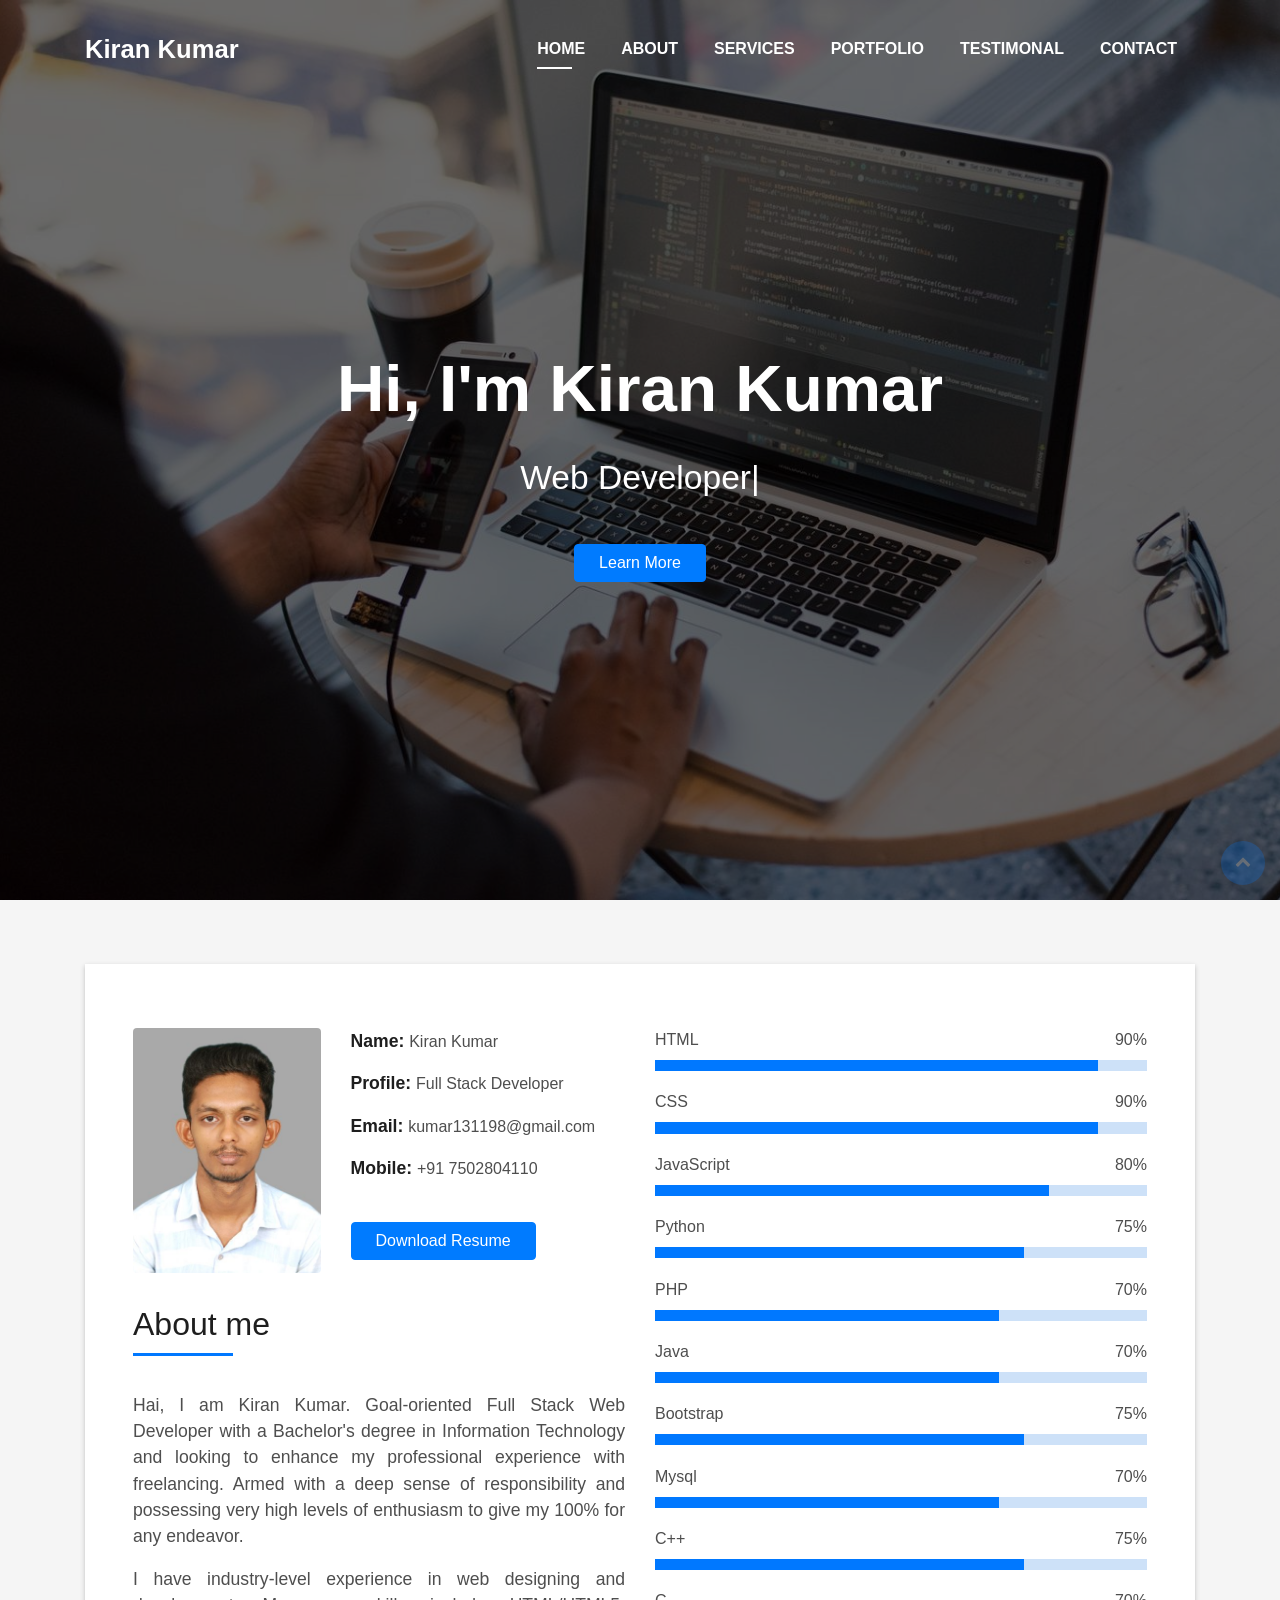
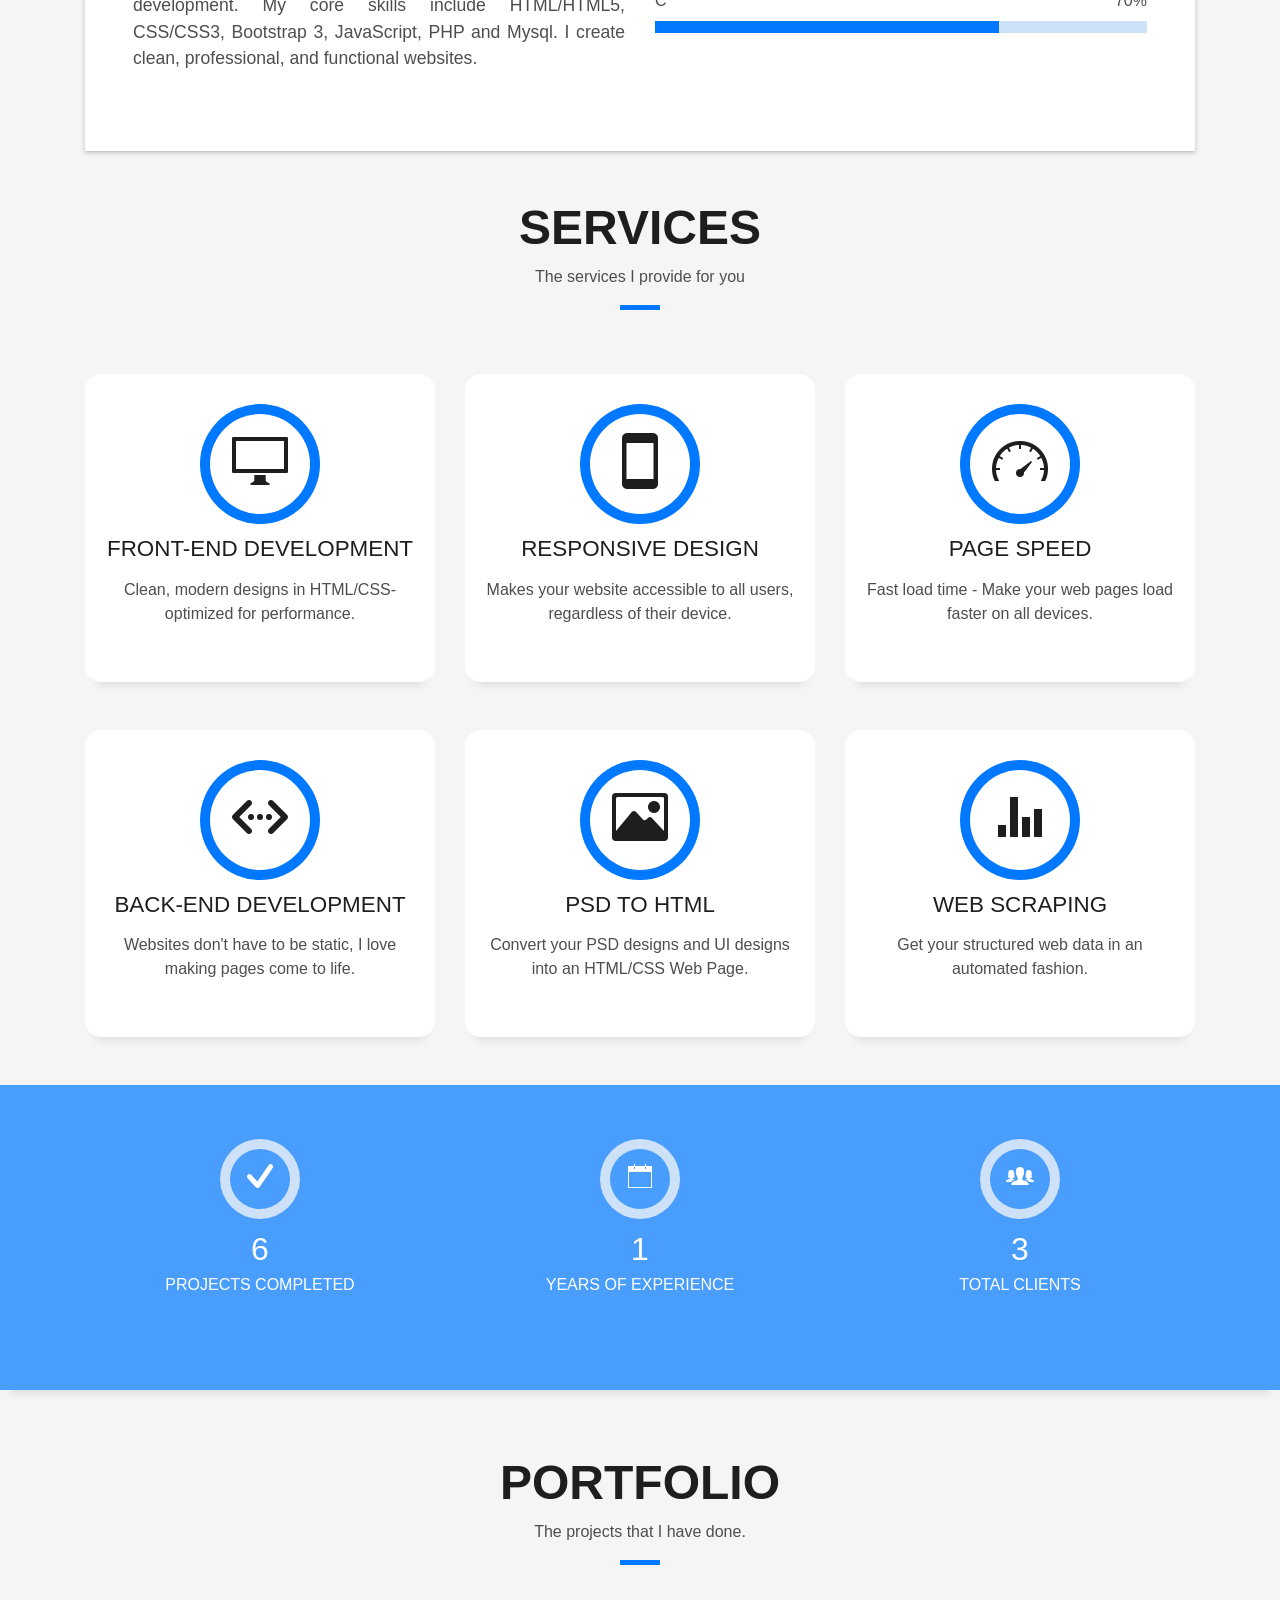
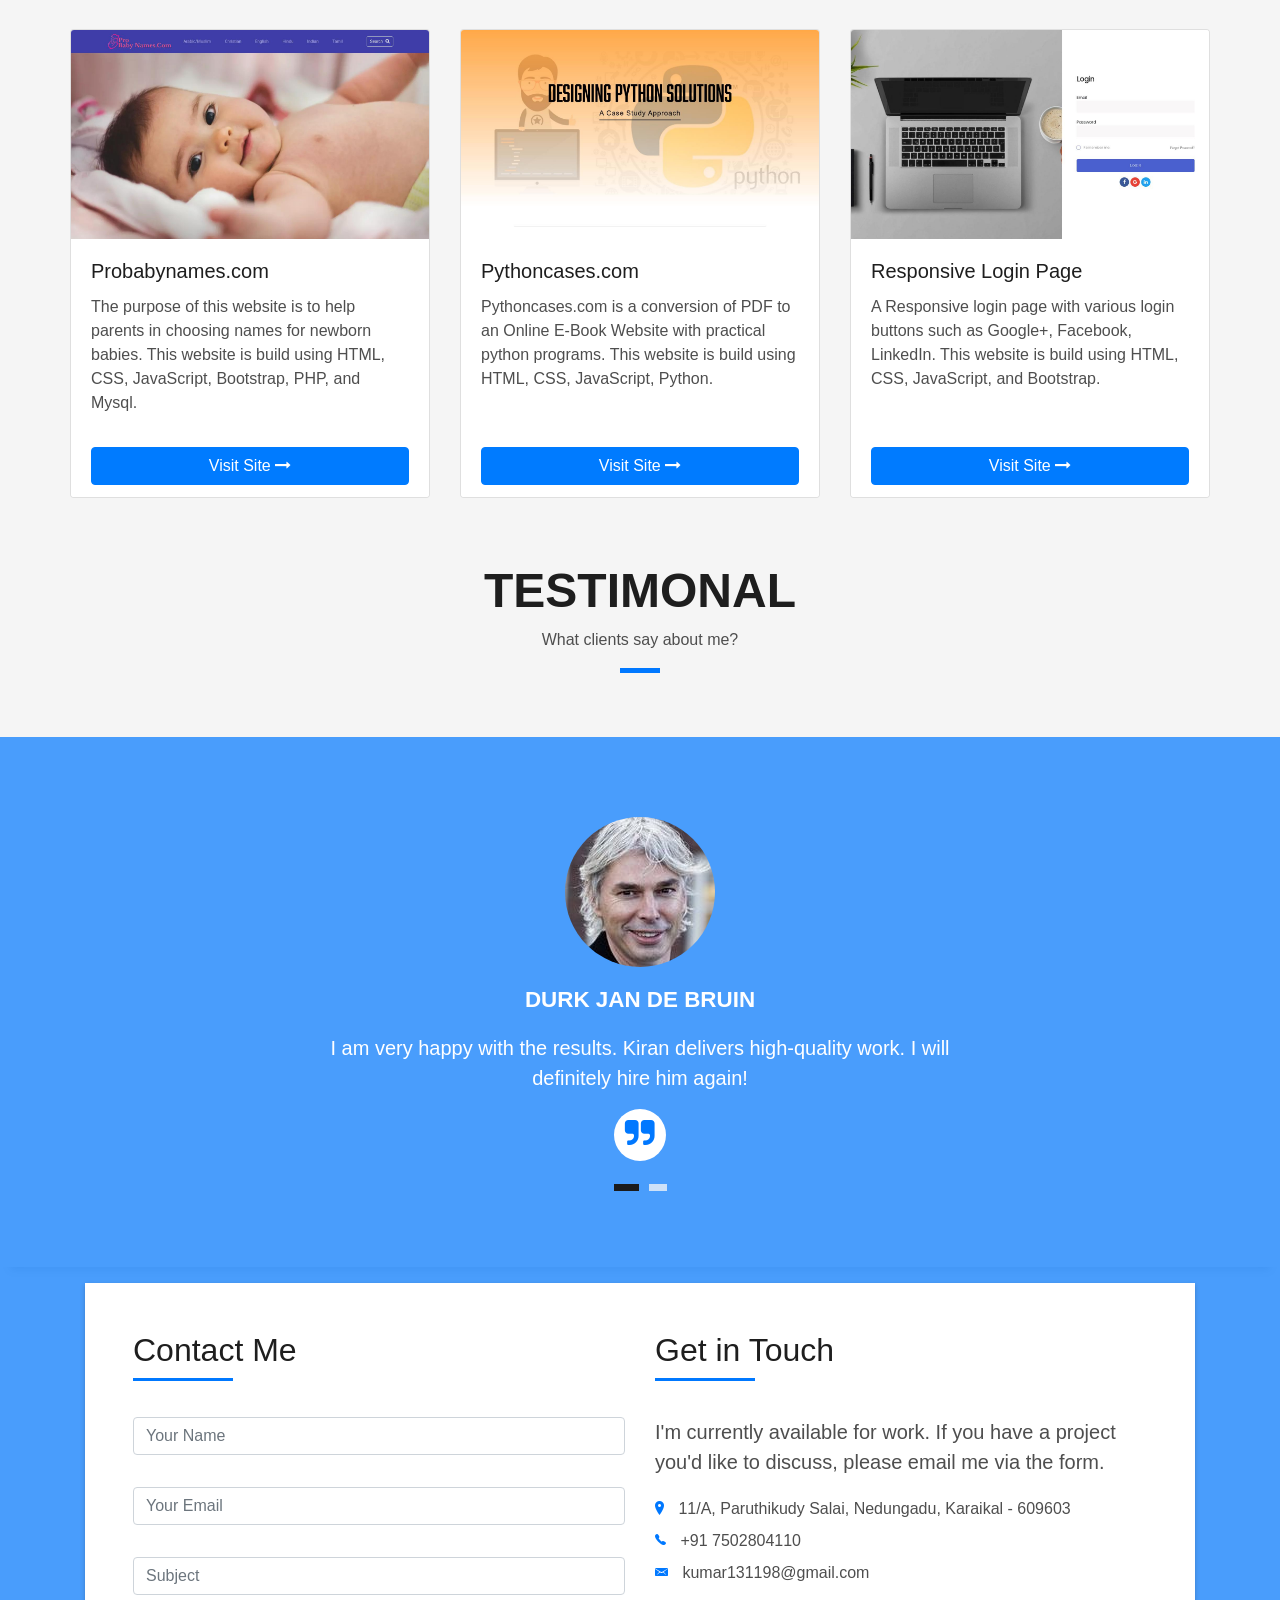
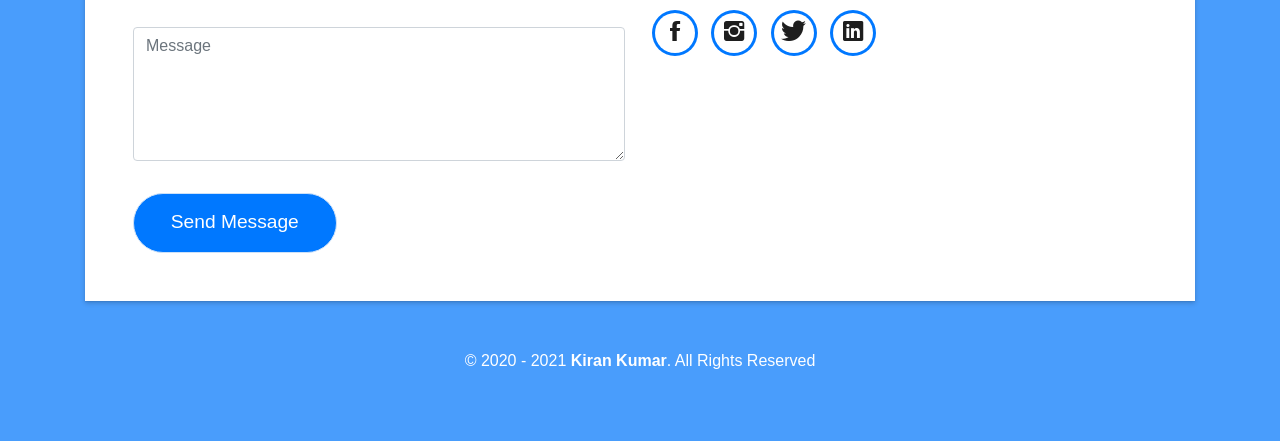
==== index.html @ e0d2f9d8 "Update index.html" ====
<!DOCTYPE html>
<html lang="en">
  <head>
    <!-- Global site tag (gtag.js) - Google Analytics -->
    <script
      async
      src="https://www.googletagmanager.com/gtag/js?id=G-MDQPRERFLG"
    ></script>
    <script>
      window.dataLayer = window.dataLayer || [];
      function gtag() {
        dataLayer.push(arguments);
      }
      gtag("js", new Date());

      gtag("config", "G-MDQPRERFLG");
    </script>
    <meta charset="utf-8" />
    <title>Kiran Kumar | Front-end Developer | Full Stack Web Developer</title>
    <meta content="width=device-width, initial-scale=1.0" name="viewport" />
    <meta
      name="title"
      content="Kiran Kumar | Front-end Developer | Full Stack Web Developer"
    />
    <meta
      name="description"
      content="Full Stack Web Developer with expertise in HTML, CSS, JavaScript and Bootstrap."
    />
    <meta
      name="keywords"
      content="Portfolio website, full stack developer, front end developer, web developer, python programmer, freelancer"
    />
    <meta name="robots" content="index, follow" />
    <meta http-equiv="Content-Type" content="text/html; charset=utf-8" />
    <meta name="language" content="English" />
    <meta
      name="google-site-verification"
      content="Y10wSRJ-aENluI14RRQ6LT49bm8ecMcdElgTpactQGI"
    />

    <!-- Favicons -->
    <link href="img/favicon.ico" rel="icon" />

    <!-- Bootstrap CSS File -->
    <link href="lib/bootstrap/css/bootstrap.min.css" rel="stylesheet" />

    <!-- Libraries CSS Files -->
    <link href="lib/font-awesome/css/font-awesome.min.css" rel="stylesheet" />
    <link href="lib/animate/animate.min.css" rel="stylesheet" />
    <link href="lib/ionicons/css/ionicons.min.css" rel="stylesheet" />
    <link href="lib/owlcarousel/assets/owl.carousel.min.css" rel="stylesheet" />
    <link href="lib/lightbox/css/lightbox.min.css" rel="stylesheet" />

    <!-- Main Stylesheet File -->
    <link href="css/style.css" rel="stylesheet" />
  </head>

  <body id="page-top">
    <!--/ Nav Star /-->
    <nav
      class="navbar navbar-b navbar-trans navbar-expand-md fixed-top"
      id="mainNav"
    >
      <div class="container">
        <a class="navbar-brand js-scroll" href="#page-top">Kiran Kumar</a>
        <button
          class="navbar-toggler collapsed"
          type="button"
          data-toggle="collapse"
          data-target="#navbarDefault"
          aria-controls="navbarDefault"
          aria-expanded="false"
          aria-label="Toggle navigation"
        >
          <span></span>
          <span></span>
          <span></span>
        </button>
        <div
          class="navbar-collapse collapse justify-content-end"
          id="navbarDefault"
        >
          <ul class="navbar-nav">
            <li class="nav-item">
              <a class="nav-link js-scroll active" href="#home">Home</a>
            </li>
            <li class="nav-item">
              <a class="nav-link js-scroll" href="#about">About</a>
            </li>
            <li class="nav-item">
              <a class="nav-link js-scroll" href="#service">Services</a>
            </li>
            <li class="nav-item">
              <a class="nav-link js-scroll" href="#portfolio">Portfolio</a>
            </li>
            <li class="nav-item">
              <a class="nav-link js-scroll" href="#testimonal">Testimonal</a>
            </li>
            <li class="nav-item">
              <a class="nav-link js-scroll" href="#contact">Contact</a>
            </li>
          </ul>
        </div>
      </div>
    </nav>
    <!--/ Nav End /-->

    <!--/ Intro Skew Star /-->
    <div
      id="home"
      class="intro route bg-image"
      style="background-image: url(img/intro-bg-1440p.jpg)"
    >
      <div class="overlay-itro"></div>
      <div class="intro-content display-table">
        <div class="table-cell">
          <div class="container mt-5">
            <h1 class="intro-title mb-4">Hi, I'm Kiran Kumar</h1>
            <p class="intro-subtitle">
              <span class="text-slider-items"
                >Web Developer,Frontend Developer,Full Stack Developer,Python
                Programmer</span
              ><strong class="text-slider"></strong>
            </p>
            <p class="pt-4">
              <a
                class="btn btn-primary btn js-scroll px-4"
                href="#about"
                role="button"
                >Learn More</a
              >
            </p>
          </div>
        </div>
      </div>
    </div>
    <!--/ Intro Skew End /-->

    <section class="about-mf sect-pt4 route">
      <div id="about" class="container">
        <div class="row">
          <div class="col-sm-12">
            <div class="box-shadow-full">
              <div class="row">
                <div class="col-md-6">
                  <div class="row">
                    <div class="col-sm-6 col-md-5">
                      <div class="about-img">
                        <img
                          src="img/kiran.jpg"
                          class="img-fluid rounded b-shadow-a"
                          alt="Kiran-profile-image"
                        />
                      </div>
                    </div>
                    <div class="col-sm-6 col-md-7">
                      <div class="about-info">
                        <p>
                          <span class="title-s">Name: </span>
                          <span>Kiran Kumar</span>
                        </p>
                        <p>
                          <span class="title-s">Profile: </span>
                          <span>Full Stack Developer</span>
                        </p>
                        <p>
                          <span class="title-s">Email: </span>
                          <span>kumar131198@gmail.com</span>
                        </p>
                        <p>
                          <span class="title-s">Mobile: </span>
                          <span>+91 7502804110</span>
                        </p>
                        <p class="pt-4">
                          <a
                            class="btn btn-primary btn js-scroll px-4"
                            href="./doc/Kiran-resume.pdf"
                            role="button"
                            >Download Resume</a
                          >
                        </p>
                      </div>
                    </div>
                  </div>

                  <div class="about-me pt-4 pt-md-0">
                    <div class="title-box-2">
                      <h5 class="title-left">About me</h5>
                    </div>
                    <p style="font-size: 1.1rem; text-align: justify">
                      Hai, I am Kiran Kumar. Goal-oriented Full Stack Web
                      Developer with a Bachelor's degree in Information
                      Technology and looking to enhance my professional
                      experience with freelancing. Armed with a deep sense of
                      responsibility and possessing very high levels of
                      enthusiasm to give my 100% for any endeavor.
                    </p>
                    <p style="font-size: 1.1rem; text-align: justify">
                      I have industry-level experience in web designing and
                      development. My core skills include HTML/HTML5, CSS/CSS3,
                      Bootstrap 3, JavaScript, PHP and Mysql. I create clean,
                      professional, and functional websites.
                    </p>
                  </div>
                </div>
                <div class="col-md-6">
                  <div class="skill-mf">
                    <span>HTML</span> <span class="pull-right">90%</span>
                    <div class="progress">
                      <div
                        class="progress-bar"
                        role="progressbar"
                        style="width: 90%"
                        aria-valuenow="90"
                        aria-valuemin="0"
                        aria-valuemax="100"
                      ></div>
                    </div>
                    <span>CSS</span> <span class="pull-right">90%</span>
                    <div class="progress">
                      <div
                        class="progress-bar"
                        role="progressbar"
                        style="width: 90%"
                        aria-valuenow="90"
                        aria-valuemin="0"
                        aria-valuemax="100"
                      ></div>
                    </div>
                    <span>JavaScript</span> <span class="pull-right">80%</span>
                    <div class="progress">
                      <div
                        class="progress-bar"
                        role="progressbar"
                        style="width: 80%"
                        aria-valuenow="80"
                        aria-valuemin="0"
                        aria-valuemax="100"
                      ></div>
                    </div>
                    <span>Python</span> <span class="pull-right">75%</span>
                    <div class="progress">
                      <div
                        class="progress-bar"
                        role="progressbar"
                        style="width: 75%"
                        aria-valuenow="75"
                        aria-valuemin="0"
                        aria-valuemax="100"
                      ></div>
                    </div>
                    <span>PHP</span> <span class="pull-right">70%</span>
                    <div class="progress">
                      <div
                        class="progress-bar"
                        role="progressbar"
                        style="width: 70%"
                        aria-valuenow="70"
                        aria-valuemin="0"
                        aria-valuemax="100"
                      ></div>
                    </div>

                    <span>Java</span> <span class="pull-right">70%</span>
                    <div class="progress">
                      <div
                        class="progress-bar"
                        role="progressbar"
                        style="width: 70%"
                        aria-valuenow="70"
                        aria-valuemin="0"
                        aria-valuemax="100"
                      ></div>
                    </div>
                    <span>Bootstrap</span> <span class="pull-right">75%</span>
                    <div class="progress">
                      <div
                        class="progress-bar"
                        role="progressbar"
                        style="width: 75%"
                        aria-valuenow="75"
                        aria-valuemin="0"
                        aria-valuemax="100"
                      ></div>
                    </div>
                    <span>Mysql</span> <span class="pull-right">70%</span>
                    <div class="progress">
                      <div
                        class="progress-bar"
                        role="progressbar"
                        style="width: 70%"
                        aria-valuenow="70"
                        aria-valuemin="0"
                        aria-valuemax="100"
                      ></div>
                    </div>
                    <span>C++</span> <span class="pull-right">75%</span>
                    <div class="progress">
                      <div
                        class="progress-bar"
                        role="progressbar"
                        style="width: 75%"
                        aria-valuenow="75"
                        aria-valuemin="0"
                        aria-valuemax="100"
                      ></div>
                    </div>
                    <span>C</span> <span class="pull-right">70%</span>
                    <div class="progress">
                      <div
                        class="progress-bar"
                        role="progressbar"
                        style="width: 70%"
                        aria-valuenow="70"
                        aria-valuemin="0"
                        aria-valuemax="100"
                      ></div>
                    </div>
                  </div>
                </div>
              </div>
            </div>
          </div>
        </div>
      </div>
    </section>

    <!--/ Section Services Star /-->
    <section id="service" class="services-mf route">
      <div class="container">
        <div class="row">
          <div class="col-sm-12">
            <div class="title-box text-center">
              <h3 class="title-a">Services</h3>
              <p class="subtitle-a">The services I provide for you</p>
              <div class="line-mf"></div>
            </div>
          </div>
        </div>
        <div class="row">
          <div class="col-md-4">
            <div class="service-box">
              <div class="service-ico">
                <span class="ico-circle"><i class="ion-monitor"></i></span>
              </div>
              <div class="service-content">
                <h2 class="s-title">Front-end Development</h2>
                <p class="s-description text-center">
                  Clean, modern designs in HTML/CSS- optimized for performance.
                </p>
              </div>
            </div>
          </div>
          <div class="col-md-4">
            <div class="service-box">
              <div class="service-ico">
                <span class="ico-circle"
                  ><i class="ion-android-phone-portrait"></i
                ></span>
              </div>
              <div class="service-content">
                <h2 class="s-title">Responsive Design</h2>
                <p class="s-description text-center">
                  Makes your website accessible to all users, regardless of
                  their device.
                </p>
              </div>
            </div>
          </div>

          <div class="col-md-4">
            <div class="service-box">
              <div class="service-ico">
                <span class="ico-circle"><i class="ion-speedometer"></i></span>
              </div>
              <div class="service-content">
                <h2 class="s-title">Page Speed</h2>
                <p class="s-description text-center">
                  Fast load time - Make your web pages load faster on all
                  devices.
                </p>
              </div>
            </div>
          </div>
          <div class="col-md-4">
            <div class="service-box">
              <div class="service-ico">
                <span class="ico-circle"><i class="ion-code-working"></i></span>
              </div>
              <div class="service-content">
                <h2 class="s-title">Back-end Development</h2>
                <p class="s-description text-center">
                  Websites don't have to be static, I love making pages come to
                  life.
                </p>
              </div>
            </div>
          </div>

          <div class="col-md-4">
            <div class="service-box">
              <div class="service-ico">
                <span class="ico-circle"><i class="ion-image"></i></span>
              </div>
              <div class="service-content">
                <h2 class="s-title">PSD to HTML</h2>
                <p class="s-description text-center">
                  Convert your PSD designs and UI designs into an HTML/CSS Web
                  Page.
                </p>
              </div>
            </div>
          </div>
          <div class="col-md-4">
            <div class="service-box">
              <div class="service-ico">
                <span class="ico-circle"><i class="ion-stats-bars"></i></span>
              </div>
              <div class="service-content">
                <h2 class="s-title">Web Scraping</h2>
                <p class="s-description text-center">
                  Get your structured web data in an automated fashion.
                </p>
              </div>
            </div>
          </div>
        </div>
      </div>
    </section>
    <!--/ Section Services End /-->

    <div
      class="section-counter paralax-mf bg-image"
      style="background-image: url(img/counters-bg-1440p.jpg)"
    >
      <div class="overlay-mf"></div>
      <div class="container">
        <div class="row">
          <div class="col-sm-4 col-lg-4">
            <div class="counter-box pt-4 pt-md-0">
              <div class="counter-ico">
                <span class="ico-circle"
                  ><i class="ion-checkmark-round"></i
                ></span>
              </div>
              <div class="counter-num">
                <p class="counter">20</p>
                <span class="counter-text">PROJECTS COMPLETED</span>
              </div>
            </div>
          </div>
          <div class="col-sm-4 col-lg-4">
            <div class="counter-box pt-4 pt-md-0">
              <div class="counter-ico">
                <span class="ico-circle"
                  ><i class="ion-ios-calendar-outline"></i
                ></span>
              </div>
              <div class="counter-num">
                <p class="counter">2</p>
                <span class="counter-text">YEARS OF EXPERIENCE</span>
              </div>
            </div>
          </div>
          <div class="col-sm-4 col-lg-4">
            <div class="counter-box pt-4 pt-md-0">
              <div class="counter-ico">
                <span class="ico-circle"><i class="ion-ios-people"></i></span>
              </div>
              <div class="counter-num">
                <p class="counter">10</p>
                <span class="counter-text">TOTAL CLIENTS</span>
              </div>
            </div>
          </div>
        </div>
      </div>
    </div>

    <!--/ Section Portfolio Star /-->
    <section class="portfolio-mf sect-pt4 route">
      <div class="container">
        <div class="row">
          <div class="col-sm-12">
            <div class="title-box text-center">
              <h3 id="portfolio" class="title-a">Portfolio</h3>
              <p class="subtitle-a">The projects that I have done.</p>
              <div class="line-mf"></div>
            </div>
          </div>
        </div>
        <div class="row" id="portfolio-grid">
          <div class="card-deck">
            <div class="card">
              <img
                src="img/probabynames.jpg"
                class="card-img-top"
                alt="probabynames"
              />
              <div class="card-body">
                <h5 class="card-title">Probabynames.com</h5>
                <p class="card-text">
                  The purpose of this website is to help parents in choosing
                  names for newborn babies. This website is build using HTML,
                  CSS, JavaScript, Bootstrap, PHP, and Mysql.
                </p>
              </div>
              <div class="card-footer">
                <a
                  href="https://probabynames.com/"
                  target="_blank"
                  style="font-weight: 500"
                  class="btn btn-primary w-100"
                >
                  Visit Site
                  <span
                    ><i class="fa fa-long-arrow-right" aria-hidden="true"></i
                  ></span>
                </a>
              </div>
            </div>
            <div class="card">
              <img
                src="img/pythoncases.jpg"
                class="card-img-top"
                alt="pythoncases"
              />
              <div class="card-body">
                <h5 class="card-title">Pythoncases.com</h5>
                <p class="card-text">
                  Pythoncases.com is a conversion of PDF to an Online E-Book
                  Website with practical python programs. This website is build
                  using HTML, CSS, JavaScript, Python.
                </p>
              </div>
              <div class="card-footer">
                <a
                  href="http://pythoncases.com/"
                  target="_blank"
                  style="font-weight: 500"
                  class="btn btn-primary w-100"
                >
                  Visit Site
                  <span
                    ><i class="fa fa-long-arrow-right" aria-hidden="true"></i
                  ></span>
                </a>
              </div>
            </div>
            <div class="card">
              <img
                src="img/loginpage.jpg"
                class="card-img-top"
                alt="loginpage"
              />
              <div class="card-body">
                <h5 class="card-title">Responsive Login Page</h5>
                <p class="card-text">
                  A Responsive login page with various login buttons such as
                  Google+, Facebook, LinkedIn. This website is build using HTML,
                  CSS, JavaScript, and Bootstrap.
                </p>
              </div>
              <div class="card-footer">
                <a
                  href="https://loginpagedesign.netlify.app/"
                  target="_blank"
                  style="font-weight: 500"
                  class="btn btn-primary w-100"
                >
                  Visit Site
                  <span
                    ><i class="fa fa-long-arrow-right" aria-hidden="true"></i
                  ></span>
                </a>
              </div>
            </div>
          </div>
        </div>
      </div>
    </section>
    <!--/ Section Portfolio End /-->

    <!--/ Section Testimonials Star /-->
    <div class="col-sm-12 sect-pt4">
      <div class="title-box text-center">
        <h3 id="testimonal" class="title-a">Testimonal</h3>
        <p class="subtitle-a">What clients say about me?</p>
        <div class="line-mf"></div>
      </div>
    </div>

    <div
      class="testimonials paralax-mf bg-image"
      style="background-image: url(img/overlay-bg-1440p.jpg)"
    >
      <div class="overlay-mf"></div>
      <div class="container">
        <div class="row">
          <div class="col-md-12">
            <div id="testimonial-mf" class="owl-carousel owl-theme">
              <div class="testimonial-box">
                <div class="author-test">
                  <img
                    src="img/durk.jpg"
                    alt=""
                    class="rounded-circle b-shadow-a"
                  />
                  <span class="author">Durk Jan de Bruin</span>
                </div>
                <div class="content-test">
                  <p class="description lead">
                    I am very happy with the results. Kiran delivers
                    high-quality work. I will definitely hire him again!
                  </p>
                  <span class="comit"><i class="fa fa-quote-right"></i></span>
                </div>
              </div>
              <div class="testimonial-box">
                <div class="author-test">
                  <img
                    src="img/anandh.jpg"
                    alt=""
                    class="rounded-circle b-shadow-a"
                  />
                  <span class="author">Anandhan</span>
                </div>
                <div class="content-test">
                  <p class="description lead">
                    Excellent and quick service. Highly recommended.
                  </p>
                  <span class="comit"><i class="fa fa-quote-right"></i></span>
                </div>
              </div>
            </div>
          </div>
        </div>
      </div>
    </div>

    <!--/ Section Contact-Footer Star /-->
    <section
      class="paralax-mf footer-paralax bg-image route"
      style="background-image: url(img/overlay-bg.jpg)"
    >
      <div class="overlay-mf"></div>
      <div class="container">
        <div class="row">
          <div class="col-sm-12">
            <div class="contact-mf">
              <div id="contact" class="box-shadow-full">
                <div class="row">
                  <div class="col-md-6">
                    <div class="title-box-2">
                      <h5 class="title-left">Contact Me</h5>
                    </div>
                    <div>
                      <form
                        action=""
                        method="post"
                        role="form"
                        class="contactForm"
                      >
                        <div id="sendmessage">
                          Your message has been sent. Thank you!
                        </div>
                        <div id="errormessage"></div>
                        <div class="row">
                          <div class="col-md-12 mb-3">
                            <div class="form-group">
                              <input
                                type="text"
                                name="name"
                                class="form-control"
                                id="name"
                                placeholder="Your Name"
                                data-rule="minlen:4"
                                data-msg="Please enter at least 4 chars"
                              />
                              <div class="validation"></div>
                            </div>
                          </div>
                          <div class="col-md-12 mb-3">
                            <div class="form-group">
                              <input
                                type="email"
                                class="form-control"
                                name="email"
                                id="email"
                                placeholder="Your Email"
                                data-rule="email"
                                data-msg="Please enter a valid email"
                              />
                              <div class="validation"></div>
                            </div>
                          </div>
                          <div class="col-md-12 mb-3">
                            <div class="form-group">
                              <input
                                type="text"
                                class="form-control"
                                name="subject"
                                id="subject"
                                placeholder="Subject"
                                data-rule="minlen:4"
                                data-msg="Please enter at least 8 chars of subject"
                              />
                              <div class="validation"></div>
                            </div>
                          </div>
                          <div class="col-md-12 mb-3">
                            <div class="form-group">
                              <textarea
                                class="form-control"
                                name="message"
                                rows="5"
                                data-rule="required"
                                data-msg="Please write something for us"
                                placeholder="Message"
                              ></textarea>
                              <div class="validation"></div>
                            </div>
                          </div>
                          <div class="col-md-12">
                            <button
                              type="submit"
                              class="button button-a button-big button-rouded"
                            >
                              Send Message
                            </button>
                          </div>
                        </div>
                      </form>
                    </div>
                  </div>
                  <div class="col-md-6">
                    <div class="title-box-2 pt-4 pt-md-0">
                      <h5 class="title-left">Get in Touch</h5>
                    </div>
                    <div class="more-info">
                      <p class="lead" style="font-weight: 400">
                        I'm currently available for work. If you have a project
                        you'd like to discuss, please email me via the form.
                      </p>
                      <ul class="list-ico">
                        <li>
                          <span class="ion-ios-location"></span> 11/A,
                          Paruthikudy Salai, Nedungadu, Karaikal - 609603
                        </li>
                        <li>
                          <span class="ion-ios-telephone"></span> +91 7502804110
                        </li>
                        <li>
                          <span class="ion-email"></span> kumar131198@gmail.com
                        </li>
                      </ul>
                    </div>
                    <div class="socials">
                      <ul>
                        <li>
                          <a href=""
                            ><span class="ico-circle"
                              ><i class="ion-social-facebook"></i></span
                          ></a>
                        </li>
                        <li>
                          <a href=""
                            ><span class="ico-circle"
                              ><i class="ion-social-instagram"></i></span
                          ></a>
                        </li>
                        <li>
                          <a href=""
                            ><span class="ico-circle"
                              ><i class="ion-social-twitter"></i></span
                          ></a>
                        </li>
                        <li>
                          <a href=""
                            ><span class="ico-circle"
                              ><i class="ion-social-linkedin"></i></span
                          ></a>
                        </li>
                      </ul>
                    </div>
                  </div>
                </div>
              </div>
            </div>
          </div>
        </div>
      </div>
      <footer>
        <div class="container">
          <div class="row">
            <div class="col-sm-12">
              <div class="copyright-box">
                <p class="copyright">
                  &copy; 2020 - 2021 <strong>Kiran Kumar</strong>. All Rights
                  Reserved
                </p>
              </div>
            </div>
          </div>
        </div>
      </footer>
    </section>
    <!--/ Section Contact-footer End /-->

    <a href="#" class="back-to-top"><i class="fa fa-chevron-up"></i></a>
    <div id="preloader"></div>

    <!-- JavaScript Libraries -->
    <script src="lib/jquery/jquery.min.js"></script>
    <script src="lib/jquery/jquery-migrate.min.js"></script>
    <script src="lib/popper/popper.min.js"></script>
    <script src="lib/bootstrap/js/bootstrap.min.js"></script>
    <script src="lib/easing/easing.min.js"></script>
    <script src="lib/counterup/jquery.waypoints.min.js"></script>
    <script src="lib/counterup/jquery.counterup.js"></script>
    <script src="lib/owlcarousel/owl.carousel.min.js"></script>
    <script src="lib/lightbox/js/lightbox.min.js"></script>
    <script src="lib/typed/typed.min.js"></script>
    <!-- Contact Form JavaScript File -->
    <script src="contactform/contactform.js"></script>

    <!-- Template Main Javascript File -->
    <script src="js/main.js"></script>
  </body>
</html>
---- css/style.css ----
/*
  Theme Name: DevFolio
  Theme URL: https://bootstrapmade.com/devfolio-bootstrap-portfolio-html-template/
  Author: BootstrapMade.com
  License: https://bootstrapmade.com/license/
*/

/*======================================
//--//-->   STYLES GENERALES
======================================*/

body {
  background-color: #f5f5f5;
  color: #4e4e4e;
}

h1,
h2,
h3,
h4,
h5,
h6 {
  color: #1e1e1e;
}

a {
  color: #1e1e1e;
  transition: all 0.5s ease-in-out;
}

a:hover {
  color: #0078ff;
  text-decoration: none;
  transition: all 0.5s ease-in-out;
}

.p-r {
  position: relative;
}

.color-a {
  color: #0078ff;
}

.color-d {
  color: #f5f5f5;
}

.color-text-a {
  color: #4e4e4e;
}

.box-shadow,
.paralax-mf,
.service-box,
.work-box,
.card-blog {
  box-shadow: 0 13px 8px -10px rgba(0, 0, 0, 0.1);
}

.box-shadow-a,
.button:hover {
  box-shadow: 0 0 0 4px #cde1f8;
}

.display-5 {
  font-size: 2.5rem;
  font-weight: 300;
  line-height: 1.1;
}

.display-6 {
  font-size: 2rem;
  font-weight: 300;
  line-height: 1.1;
}

.avatar {
  width: 32px;
  height: 32px;
  margin-right: 4px;
  overflow: hidden;
}

.bg-image {
  background-repeat: no-repeat;
  background-attachment: fixed;
  background-size: cover;
  background-position: center center;
}

.overlay-mf {
  background-color: #0078ff;
}

.overlay-mf {
  position: absolute;
  top: 0;
  left: 0px;
  padding: 0;
  height: 100%;
  width: 100%;
  opacity: 0.7;
}

.paralax-mf {
  position: relative;
  padding: 4rem 0;
}

.display-table {
  width: 100%;
  height: 100%;
  display: table;
}

.table-cell {
  display: table-cell;
  vertical-align: middle;
}

/*--/ Sections /--*/

.sect-4 {
  padding: 4rem 0;
}

.sect-pt4 {
  padding-top: 4rem;
}

.sect-mt4 {
  margin-top: 4rem;
}

/*--/ Title s /--*/

.title-s {
  font-weight: 600;
  color: #1e1e1e;
  font-size: 1.1rem;
}

/*--/ Title A /--*/

.title-box {
  margin-bottom: 4rem;
}

.title-a {
  font-size: 3rem;
  font-weight: bold;
  text-transform: uppercase;
}

.subtitle-a {
  color: #4e4e4e;
}

.line-mf {
  width: 40px;
  height: 5px;
  background-color: #0078ff;
  margin: 0 auto;
}

/*--/ Title Left /--*/

.title-box-2 {
  margin-bottom: 3rem;
}

.title-left {
  font-size: 2rem;
  position: relative;
}

.title-left:before {
  content: "";
  position: absolute;
  height: 3px;
  background-color: #0078ff;
  width: 100px;
  bottom: -12px;
}

/*------/ Box /------*/

.box-pl2 {
  padding-left: 2rem;
}

.box-shadow-full {
  padding: 3rem 1.25rem;
  position: relative;
  background-color: #fff;
  margin-bottom: 3rem;
  z-index: 2;
  box-shadow: 0 1px 1px 0 rgba(0, 0, 0, 0.06), 0 2px 5px 0 rgba(0, 0, 0, 0.2);
}

/*------/ Socials /------*/

.socials {
  padding: 1.5rem 0;
}

.socials ul li {
  display: inline-block;
}

.socials .ico-circle {
  height: 40px;
  width: 40px;
  font-size: 1.7rem;
  border-radius: 50%;
  line-height: 1.4;
  margin: 0 15px 0 0;
  box-shadow: 0 0 0 3px #0078ff;
  transition: all 500ms ease;
}

.socials .ico-circle:hover {
  background-color: #0078ff;
  color: #fff;
  box-shadow: 0 0 0 3px #cde1f8;
  transition: all 500ms ease;
}

/*------/ Ul resect /------*/

.ul-resect,
.socials ul,
.list-ico,
.blog-wrapper .post-meta ul,
.box-comments .list-comments,
.widget-sidebar .list-sidebar,
.widget-tags ul {
  list-style: none;
  padding-left: 0;
  margin-bottom: 0;
}

.list-ico {
  line-height: 2;
}

.list-ico span {
  color: #0078ff;
  margin-right: 10px;
}

/*------/ Ico Circle /------*/

.ico-circle {
  height: 100px;
  width: 100px;
  font-size: 2rem;
  border-radius: 50%;
  line-height: 1.55;
  margin: 0 auto;
  text-align: center;
  box-shadow: 0 0 0 10px #0078ff;
  display: block;
}

/*------/ Owl Carousel /------*/

.owl-theme .owl-dots {
  text-align: center;
  margin-top: 18px;
}

.owl-theme .owl-dots .owl-dot {
  display: inline-block;
}

.owl-theme .owl-dots .owl-dot span {
  width: 18px;
  height: 7px;
  margin: 5px 5px;
  background: #cde1f8;
  border: 0px solid #cde1f8;
  display: block;
  transition: all 0.6s ease-in-out;
  cursor: pointer;
}

.owl-theme .owl-dots .owl-dot:hover span {
  background-color: #cde1f8;
}

.owl-theme .owl-dots .owl-dot.active span {
  background-color: #1b1b1b;
  width: 25px;
}

/*--/ Scrolltop s /--*/

.scrolltop-mf {
  position: relative;
  display: none;
}

.scrolltop-mf span {
  z-index: 999;
  position: fixed;
  width: 42px;
  height: 42px;
  background-color: #0078ff;
  opacity: 0.7;
  font-size: 1.6rem;
  line-height: 1.5;
  text-align: center;
  color: #fff;
  top: auto;
  left: auto;
  right: 30px;
  bottom: 50px;
  cursor: pointer;
  border-radius: 50%;
}

/* Back to top button */

.back-to-top {
  position: fixed;
  display: none;
  background: #0078ff;
  color: #fff;
  width: 44px;
  height: 44px;
  text-align: center;
  line-height: 1;
  font-size: 16px;
  border-radius: 50%;
  right: 15px;
  bottom: 15px;
  transition: background 0.5s;
  z-index: 11;
}

.back-to-top i {
  padding-top: 12px;
  color: #fff;
}

/* Prelaoder */

#preloader {
  position: fixed;
  top: 0;
  left: 0;
  right: 0;
  bottom: 0;
  z-index: 9999;
  overflow: hidden;
  background: #fff;
}

#preloader:before {
  content: "";
  position: fixed;
  top: calc(50% - 30px);
  left: calc(50% - 30px);
  border: 6px solid #f2f2f2;
  border-top: 6px solid #0078ff;
  border-radius: 50%;
  width: 60px;
  height: 60px;
  -webkit-animation: animate-preloader 1s linear infinite;
  animation: animate-preloader 1s linear infinite;
}

@-webkit-keyframes animate-preloader {
  0% {
    -webkit-transform: rotate(0deg);
    transform: rotate(0deg);
  }

  100% {
    -webkit-transform: rotate(360deg);
    transform: rotate(360deg);
  }
}

@keyframes animate-preloader {
  0% {
    -webkit-transform: rotate(0deg);
    transform: rotate(0deg);
  }

  100% {
    -webkit-transform: rotate(360deg);
    transform: rotate(360deg);
  }
}

/*======================================
//--//-->   NAVBAR
======================================*/

.navbar-b {
  transition: all 0.5s ease-in-out;
  background-color: transparent;
  padding-top: 1.563rem;
  padding-bottom: 1.563rem;
}

.navbar-b.navbar-reduce {
  box-shadow: 0px 6px 9px 0px rgba(0, 0, 0, 0.06);
}

.navbar-b.navbar-trans .nav-item,
.navbar-b.navbar-reduce .nav-item {
  align-self: center;
  position: relative;
  padding-right: 10px;
  padding-left: 0;
}

.navbar-b.navbar-trans .nav-link,
.navbar-b.navbar-reduce .nav-link {
  color: #fff;
  text-transform: uppercase;
  font-weight: 600;
}

.navbar-b.navbar-trans .nav-link:before,
.navbar-b.navbar-reduce .nav-link:before {
  content: "";
  position: absolute;
  margin-left: 0px;
  width: 0%;
  bottom: 0;
  left: 0;
  height: 2px;
  transition: all 500ms ease;
}

.navbar-b.navbar-trans .nav-link:hover,
.navbar-b.navbar-reduce .nav-link:hover {
  color: #1b1b1b;
}

.navbar-b.navbar-trans .nav-link:hover:before,
.navbar-b.navbar-reduce .nav-link:hover:before {
  width: 35px;
}

.navbar-b.navbar-trans .show > .nav-link:before,
.navbar-b.navbar-trans .active > .nav-link:before,
.navbar-b.navbar-trans .nav-link.show:before,
.navbar-b.navbar-trans .nav-link.active:before,
.navbar-b.navbar-reduce .show > .nav-link:before,
.navbar-b.navbar-reduce .active > .nav-link:before,
.navbar-b.navbar-reduce .nav-link.show:before,
.navbar-b.navbar-reduce .nav-link.active:before {
  width: 35px;
}

.navbar-b.navbar-trans .nav-link:before {
  background-color: #fff;
}

.navbar-b.navbar-trans .nav-link:hover {
  color: #fff;
}

.navbar-b.navbar-trans .show > .nav-link,
.navbar-b.navbar-trans .active > .nav-link,
.navbar-b.navbar-trans .nav-link.show,
.navbar-b.navbar-trans .nav-link.active {
  color: #fff;
}

.navbar-b.navbar-reduce {
  transition: all 0.5s ease-in-out;
  background-color: #fff;
  padding-top: 5px;
  padding-bottom: 5px;
}

.navbar-b.navbar-reduce .nav-link {
  color: #0078ff;
}

.navbar-b.navbar-reduce .nav-link:before {
  background-color: #0078ff;
}

.navbar-b.navbar-reduce .nav-link:hover {
  color: #0078ff;
}

.navbar-b.navbar-reduce .show > .nav-link,
.navbar-b.navbar-reduce .active > .nav-link,
.navbar-b.navbar-reduce .nav-link.show,
.navbar-b.navbar-reduce .nav-link.active {
  color: #0078ff;
}

.navbar-b.navbar-reduce .navbar-brand {
  color: #0078ff;
}

.navbar-b.navbar-reduce .navbar-toggler span {
  background-color: #1b1b1b;
}

.navbar-b .navbar-brand {
  color: #fff;
  font-size: 1.6rem;
  font-weight: 600;
}

.navbar-b .navbar-nav .dropdown-item.show .dropdown-menu,
.navbar-b .dropdown.show .dropdown-menu,
.navbar-b .dropdown-btn.show .dropdown-menu {
  -webkit-transform: translate3d(0px, 0px, 0px);
  transform: translate3d(0px, 0px, 0px);
  visibility: visible !important;
}

.navbar-b .dropdown-menu {
  margin: 1.12rem 0 0;
  border-radius: 0;
}

.navbar-b .dropdown-menu .dropdown-item {
  padding: 0.7rem 1.7rem;
  transition: all 500ms ease;
}

.navbar-b .dropdown-menu .dropdown-item:hover {
  background-color: #0078ff;
  color: #fff;
  transition: all 500ms ease;
}

.navbar-b .dropdown-menu .dropdown-item.active {
  background-color: #0078ff;
}

/*--/ Hamburger Navbar /--*/

.navbar-toggler {
  position: relative;
}

.navbar-toggler:focus,
.navbar-toggler:active {
  outline: 0;
}

.navbar-toggler span {
  display: block;
  background-color: #fff;
  height: 3px;
  width: 25px;
  margin-top: 4px;
  margin-bottom: 4px;
  -webkit-transform: rotate(0deg);
  transform: rotate(0deg);
  left: 0;
  opacity: 1;
}

.navbar-toggler span:nth-child(1),
.navbar-toggler span:nth-child(3) {
  transition: -webkit-transform 0.35s ease-in-out;
  transition: transform 0.35s ease-in-out;
  transition: transform 0.35s ease-in-out, -webkit-transform 0.35s ease-in-out;
}

.navbar-toggler:not(.collapsed) span:nth-child(1) {
  position: absolute;
  left: 12px;
  top: 10px;
  -webkit-transform: rotate(135deg);
  transform: rotate(135deg);
  opacity: 0.9;
}

.navbar-toggler:not(.collapsed) span:nth-child(2) {
  height: 12px;
  visibility: hidden;
  background-color: transparent;
}

.navbar-toggler:not(.collapsed) span:nth-child(3) {
  position: absolute;
  left: 12px;
  top: 10px;
  -webkit-transform: rotate(-135deg);
  transform: rotate(-135deg);
  opacity: 0.9;
}

/*======================================
//--//-->   INTRO
======================================*/

.intro {
  height: 100vh;
  position: relative;
  color: #fff;
}

.intro .intro-content {
  text-align: center;
  position: absolute;
}

.intro .overlay-itro {
  background-color: rgba(0, 0, 0, 0.65);
  position: absolute;
  top: 0;
  left: 0px;
  padding: 0;
  height: 100%;
  width: 100%;
  opacity: 0.9;
}

.intro .intro-title {
  color: #fff;
  font-weight: 600;
  font-size: 3rem;
}

.intro .intro-subtitle {
  font-size: 1.5rem;
  font-weight: 300;
}

.intro .text-slider-items {
  display: none;
}

.intro-single {
  height: 350px;
}

.intro-single .intro-content {
  margin-top: 30px;
}

.intro-single .intro-title {
  text-transform: uppercase;
  font-size: 3rem;
}

.intro-single .breadcrumb {
  background-color: transparent;
  color: #0078ff;
}

.intro-single .breadcrumb .breadcrumb-item:before {
  color: #cde1f8;
}

.intro-single .breadcrumb .breadcrumb-item.active {
  color: #cde1f8;
}

.intro-single .breadcrumb a {
  color: #fff;
}

/*======================================
//--//-->   ABOUT
======================================*/

.about-mf .box-shadow-full {
  padding-top: 4rem;
  padding-bottom: 4rem;
}

.about-mf .about-img {
  margin-bottom: 2rem;
}

.about-mf .about-img img {
  margin-left: 0px;
}

.skill-mf span {
  color: #4e4e4e;
}

.skill-mf .progress {
  background-color: #cde1f8;
  margin: 0.5rem 0 1.2rem 0;
  border-radius: 0;
  height: 0.7rem;
}

.skill-mf .progress .progress-bar {
  height: 0.7rem;
  background-color: #0078ff;
}

/*======================================
//--//-->   SERVICES
======================================*/

.service-box {
  background-color: #fff;
  padding: 2.5rem 1.3rem;
  border-radius: 1rem;
  margin-bottom: 3rem;
}

.service-box:hover .ico-circle {
  transition: all 500ms ease;
  color: #fff;
  background-color: #0078ff;
  box-shadow: 0 0 0 10px #cde1f8;
}

.service-box .service-ico {
  margin-bottom: 1rem;
  color: #1e1e1e;
}

.service-box .ico-circle {
  transition: all 500ms ease;
  font-size: 4rem;
}

.service-box .s-title {
  font-size: 1.4rem;
  text-transform: uppercase;
  text-align: center;
  padding: 0.4rem 0;
}

.service-box .s-description {
  color: #4e4e4e;
}

/*======================================
//--//-->   COUNTER
======================================*/

.counter-box {
  color: #fff;
  text-align: center;
}

.counter-ico {
  margin-bottom: 1rem;
}

.counter-ico .ico-circle {
  height: 60px;
  width: 60px;
  line-height: 1.8;
  box-shadow: 0 0 0 10px #cde1f8;
}

.counter-num .counter {
  font-size: 2rem;
  margin-bottom: 0;
}

/*======================================
//--//-->   PORTFOLIO
======================================*/

.work-box {
  margin-bottom: 3rem;
  -webkit-backface-visibility: hidden;
  backface-visibility: hidden;
  background-color: #fff;
}

.work-box:hover img {
  -webkit-transform: scale(1.3);
  transform: scale(1.3);
}

.work-img {
  display: block;
  overflow: hidden;
}

.work-img img {
  transition: all 1s;
}

.work-content {
  padding: 2rem 3% 1rem 4%;
}

.work-content .w-more {
  color: #4e4e4e;
  font-size: 0.8rem;
}

.work-content .w-more .w-ctegory {
  color: #0078ff;
}

.work-content .w-like {
  font-size: 2.5rem;
  color: #0078ff;
  float: right;
}

.work-content .w-like a {
  color: #0078ff;
}

.work-content .w-like .num-like {
  font-size: 0.7rem;
}

.w-title {
  font-size: 1.2rem;
}

.card-footer {
  background: #fff;
  border-top: none;
}
/*======================================
//--//-->   TESTIMONIALS
======================================*/

.testimonials .owl-carousel .owl-item img {
  width: auto;
}

.testimonial-box {
  color: #fff;
  text-align: center;
}

.testimonial-box .author-test {
  margin-top: 1rem;
}

.testimonial-box .author-test img {
  margin: 0 auto;
}

.testimonial-box .author {
  color: #fff;
  text-transform: uppercase;
  font-weight: 600;
  margin: 1rem 0;
  display: block;
  font-size: 1.4rem;
}

.testimonial-box .comit {
  font-size: 2rem;
  color: #0078ff;
  background-color: #fff;
  width: 52px;
  height: 52px;
  display: block;
  margin: 0 auto;
  border-radius: 50%;
  line-height: 1.6;
}

/*======================================
//--//-->   CONTACT
======================================*/

.footer-paralax {
  padding: 0rem 0 0 0;
}

.contact-mf {
  margin-top: 1rem;
}

/*======================================
//--//-->   FOOTER
======================================*/

footer {
  text-align: center;
  color: #fff;
  padding-bottom: 4rem;
}

footer .copyright {
  margin-bottom: 0.3rem;
}

footer .credits {
  margin-bottom: 0;
}

footer .credits a {
  color: #fff;
}

/*======================================
//--//-->   CONtaCT FORM
======================================*/

#sendmessage {
  color: #0078ff;
  border: 1px solid #0078ff;
  display: none;
  text-align: center;
  padding: 15px;
  font-weight: 600;
  margin-bottom: 15px;
}

#errormessage {
  color: red;
  display: none;
  border: 1px solid red;
  text-align: center;
  padding: 15px;
  font-weight: 600;
  margin-bottom: 15px;
}

#sendmessage.show,
#errormessage.show,
.show {
  display: block;
}

.validation {
  color: red;
  display: none;
  margin: 0 0 20px;
  font-weight: 400;
  font-size: 13px;
}

/*======================================
//--//-->   BUTTON
======================================*/

.button {
  display: inline-block;
  padding: 0.3rem 0.6rem;
  text-align: center;
  vertical-align: middle;
  -webkit-user-select: none;
  -moz-user-select: none;
  -ms-user-select: none;
  user-select: none;
  font-size: 1rem;
  border-radius: 0.3rem;
  border: 1px solid transparent;
  transition: all 500ms ease;
  cursor: pointer;
}

.button:focus {
  outline: 0;
}

.button:hover {
  background-color: #0062d3;
  color: #fff;
  transition: all 500ms ease;
}

.button-a {
  background-color: #0078ff;
  color: #fff;
  border-color: #cde1f8;
}

.button-big {
  padding: 0.9rem 2.3rem;
  font-size: 1.2rem;
}

.button-rouded {
  border-radius: 5rem;
}

.btn-lg {
  padding: 0.5rem 1rem;
  font-size: 1.25rem;
  line-height: 1.5;
  border-radius: 0.3rem;
}

@media (min-width: 577px) {
  .counter-box {
    margin-bottom: 1.8rem;
  }
}

@media (min-width: 767px) {
  .about-mf .box-pl2 {
    margin-top: 3rem;
    padding-left: 0rem;
  }

  .card-blog {
    margin-bottom: 3rem;
  }

  .contact-mf .box-pl2 {
    margin-top: 3rem;
    padding-left: 0rem;
  }
}

@media (min-width: 768px) {
  .box-shadow-full {
    padding: 3rem;
  }

  .navbar-b.navbar-trans .nav-item,
  .navbar-b.navbar-reduce .nav-item {
    padding-left: 10px;
  }

  .navbar-b.navbar-trans .nav-link:before,
  .navbar-b.navbar-reduce .nav-link:before {
    margin-left: 18px;
  }

  .intro .intro-title {
    font-size: 4.1rem;
  }

  .intro .intro-subtitle {
    font-size: 2.1rem;
  }

  .intro-single .intro-title {
    font-size: 3.5rem;
  }

  .testimonial-box .description {
    padding: 0 5rem;
  }

  .post-box,
  .form-comments,
  .box-comments,
  .widget-sidebar {
    padding: 3rem;
  }

  .blog-wrapper .article-title {
    font-size: 1.9rem;
  }

  .box-comments .list-comments .comment-author {
    font-size: 1.5rem;
  }
}

@media (min-width: 992px) {
  .testimonial-box .description {
    padding: 0 8rem;
  }
}

@media (min-width: 1200px) {
  .testimonial-box .description {
    padding: 0 13rem;
  }
}

@media (max-width: 1024px) {
  .bg-image {
    background-attachment: scroll;
  }
}

@media (max-width: 768px) {
  .back-to-top {
    bottom: 15px;
  }
  .card-deck .card {
    margin: 15px;
  }
}
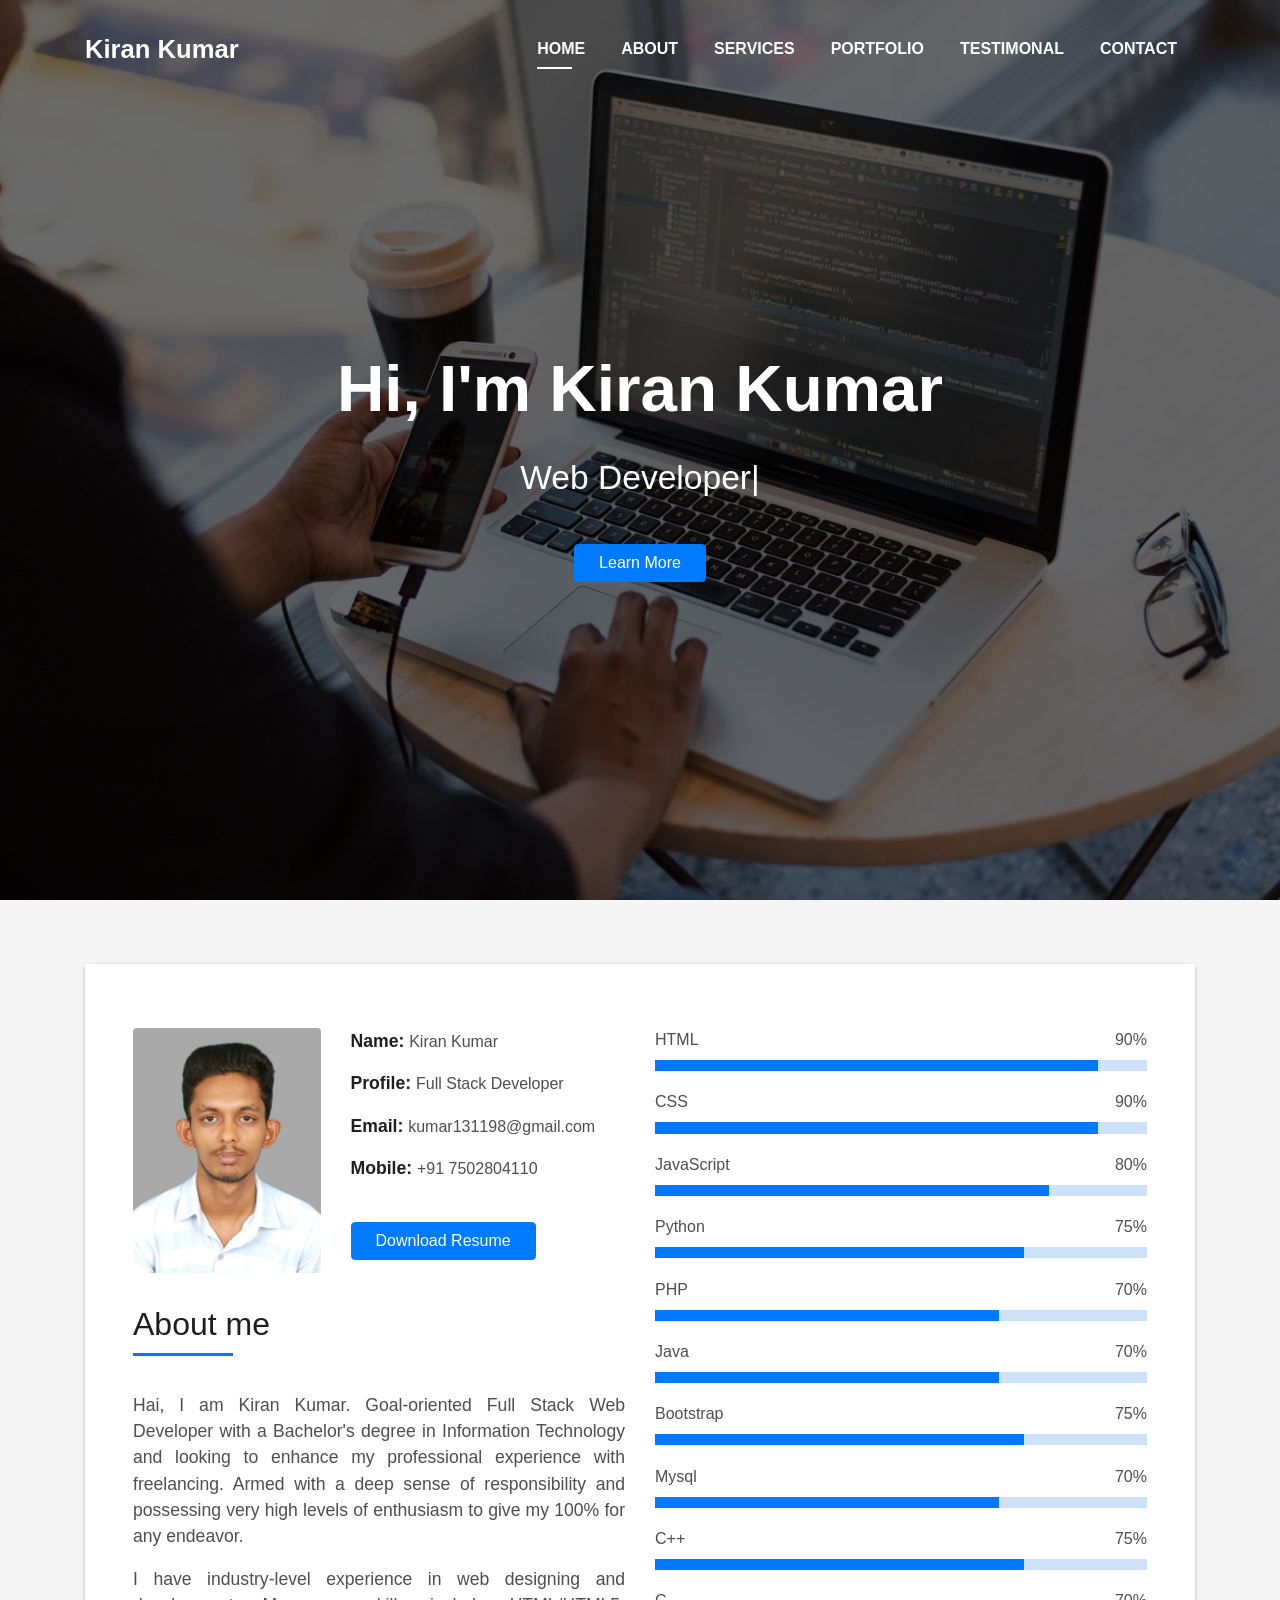
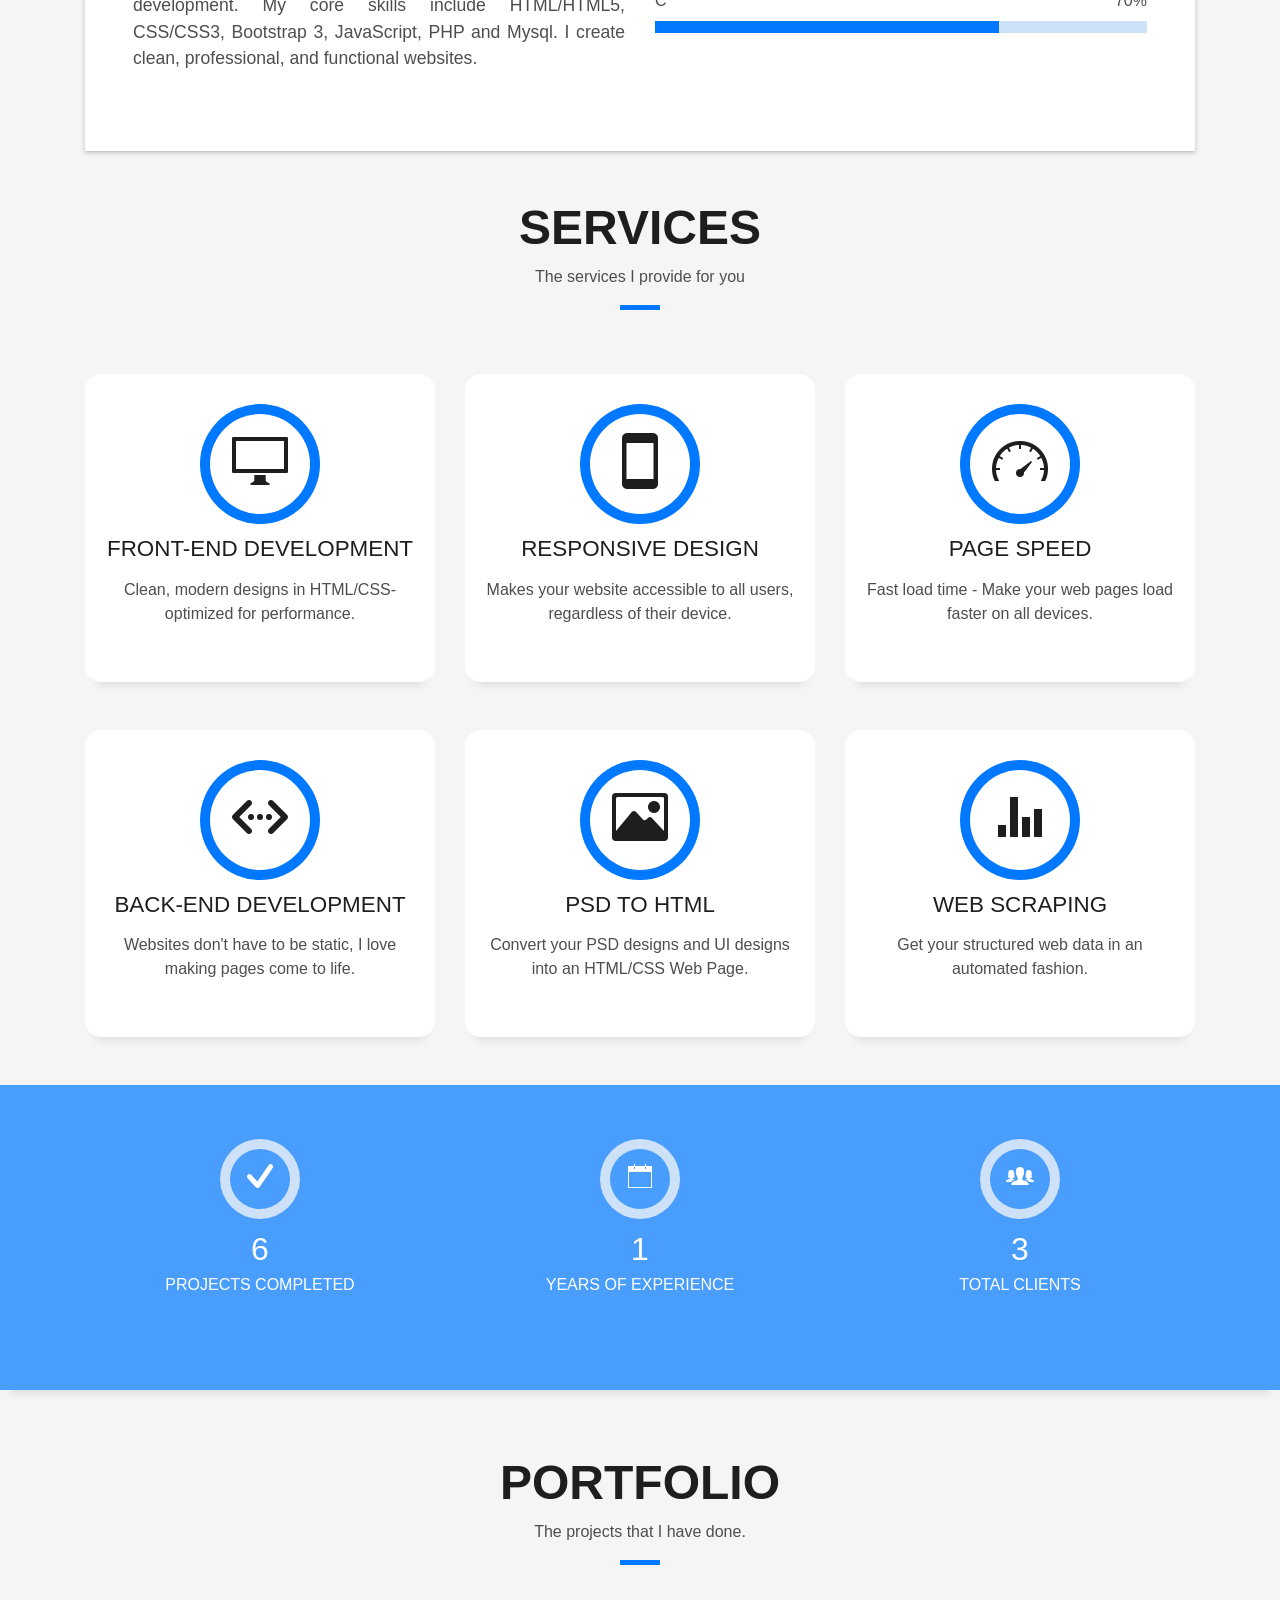
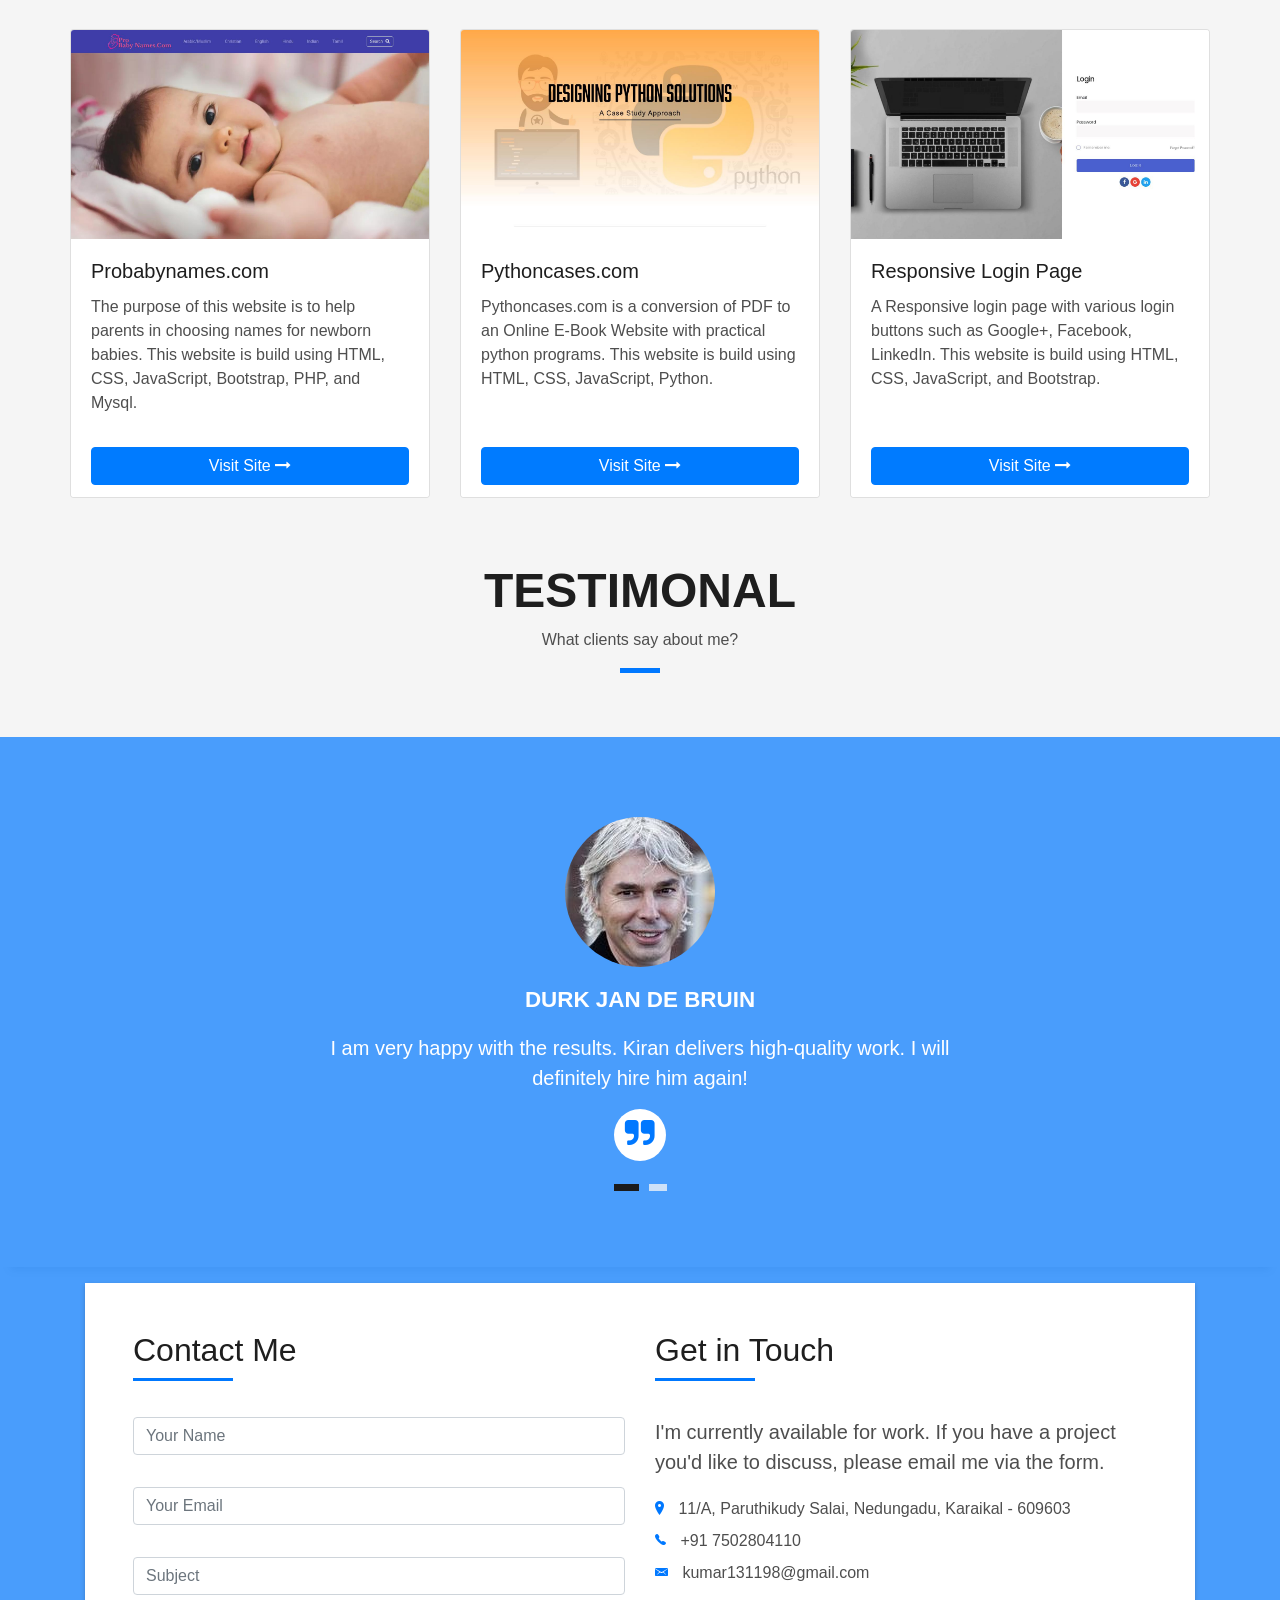
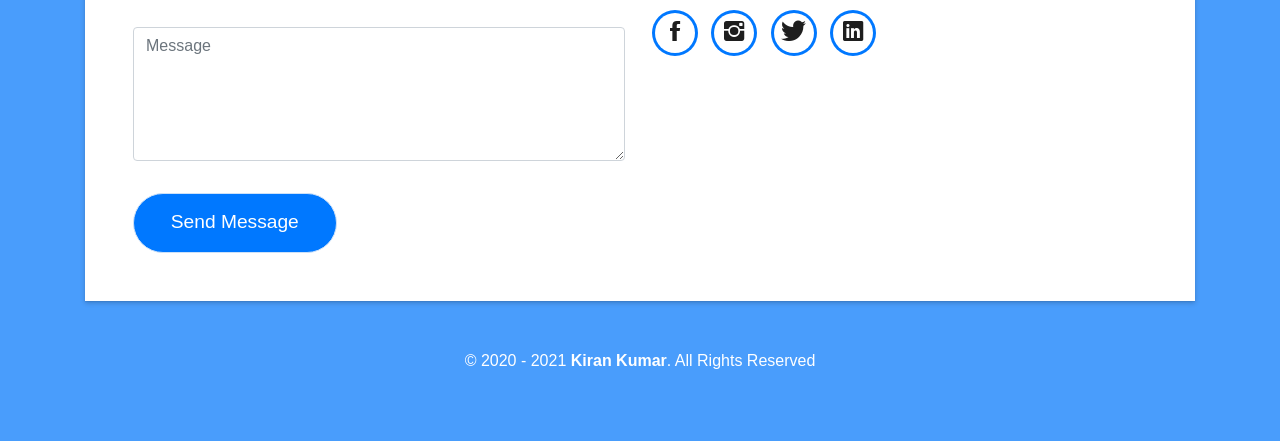
==== commit eb847a04: "Update index.html" ====
--- a/index.html
+++ b/index.html
@@ -1,6 +1,20 @@
 <!DOCTYPE html>
 <html lang="en">
   <head>
+    <!-- Google Tag Manager -->
+    <script>
+      (function (w, d, s, l, i) {
+        w[l] = w[l] || [];
+        w[l].push({ "gtm.start": new Date().getTime(), event: "gtm.js" });
+        var f = d.getElementsByTagName(s)[0],
+          j = d.createElement(s),
+          dl = l != "dataLayer" ? "&l=" + l : "";
+        j.async = true;
+        j.src = "https://www.googletagmanager.com/gtm.js?id=" + i + dl;
+        f.parentNode.insertBefore(j, f);
+      })(window, document, "script", "dataLayer", "GTM-NHBN73H");
+    </script>
+    <!-- End Google Tag Manager -->
     <!-- Global site tag (gtag.js) - Google Analytics -->
     <script
       async
@@ -56,6 +70,16 @@
   </head>
 
   <body id="page-top">
+    <!-- Google Tag Manager (noscript) -->
+    <noscript
+      ><iframe
+        src="https://www.googletagmanager.com/ns.html?id=GTM-NHBN73H"
+        height="0"
+        width="0"
+        style="display: none; visibility: hidden"
+      ></iframe
+    ></noscript>
+    <!-- End Google Tag Manager (noscript) -->
     <!--/ Nav Star /-->
     <nav
       class="navbar navbar-b navbar-trans navbar-expand-md fixed-top"
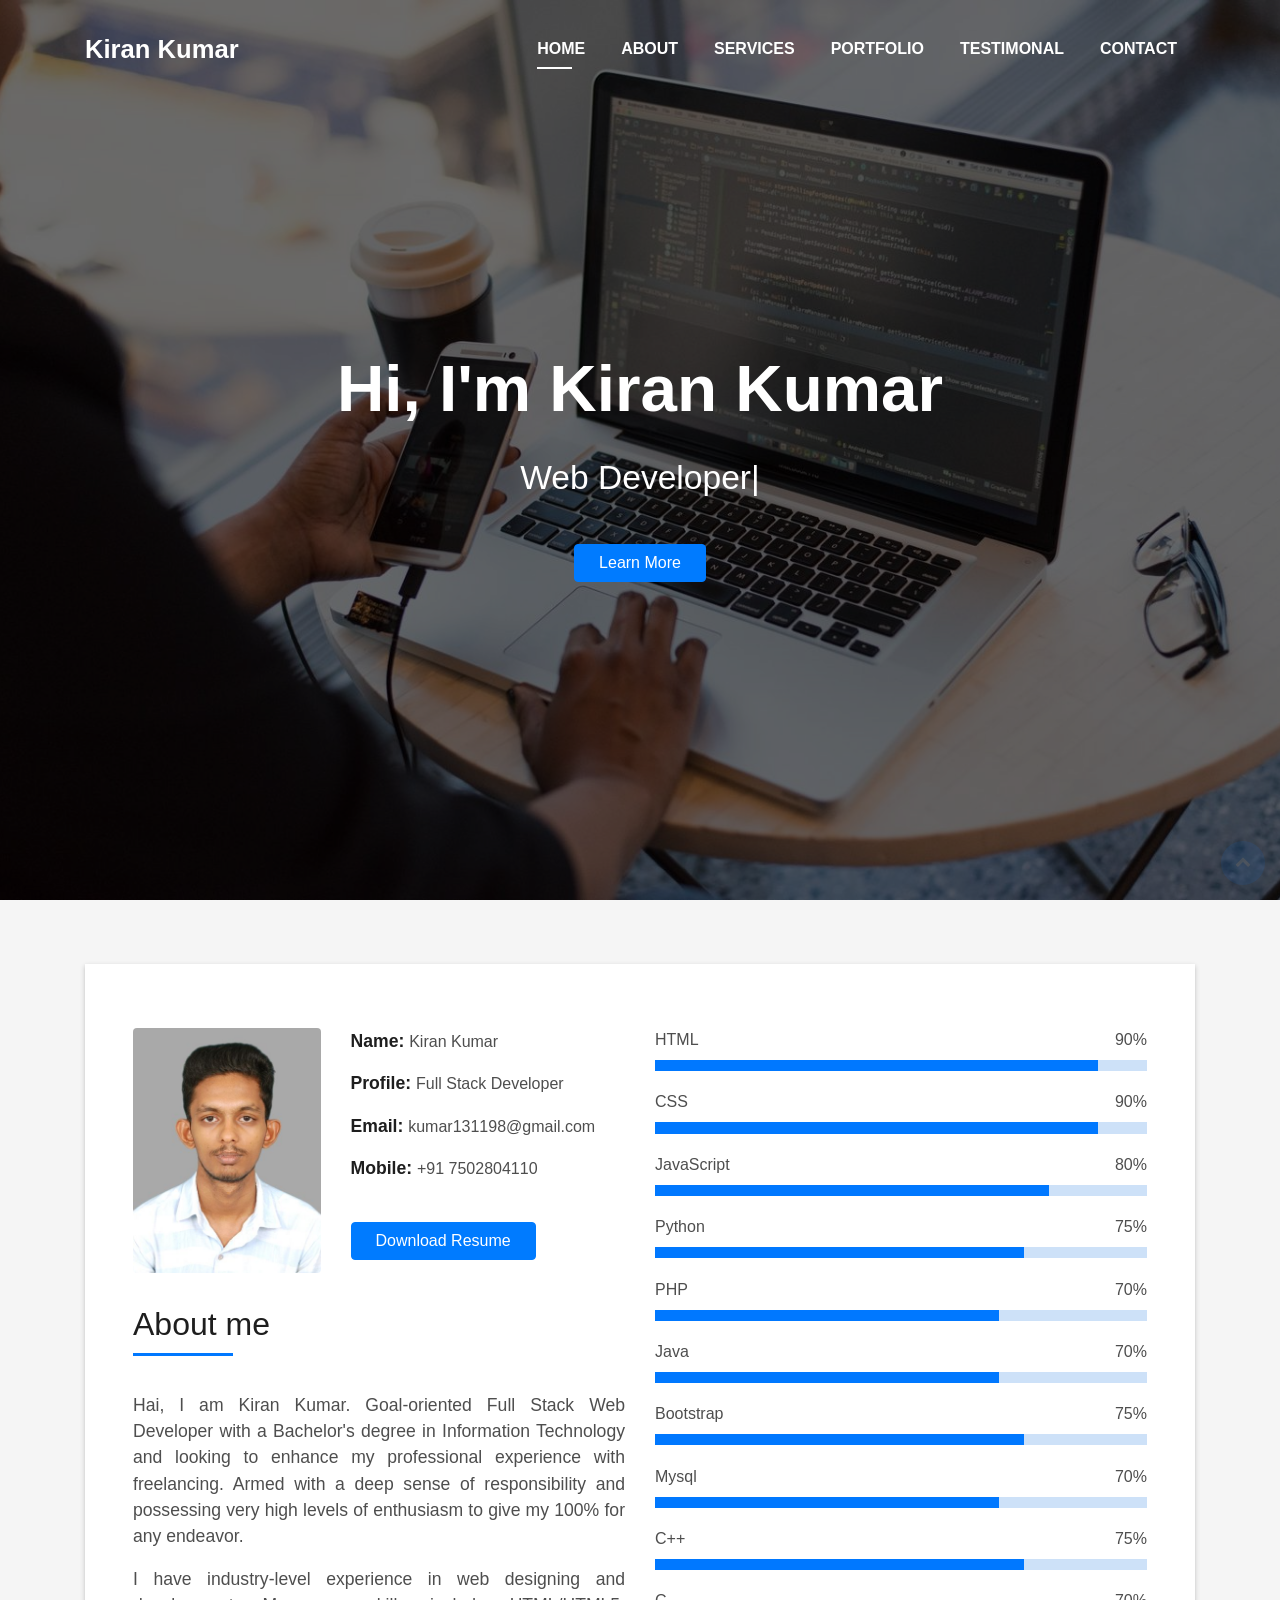
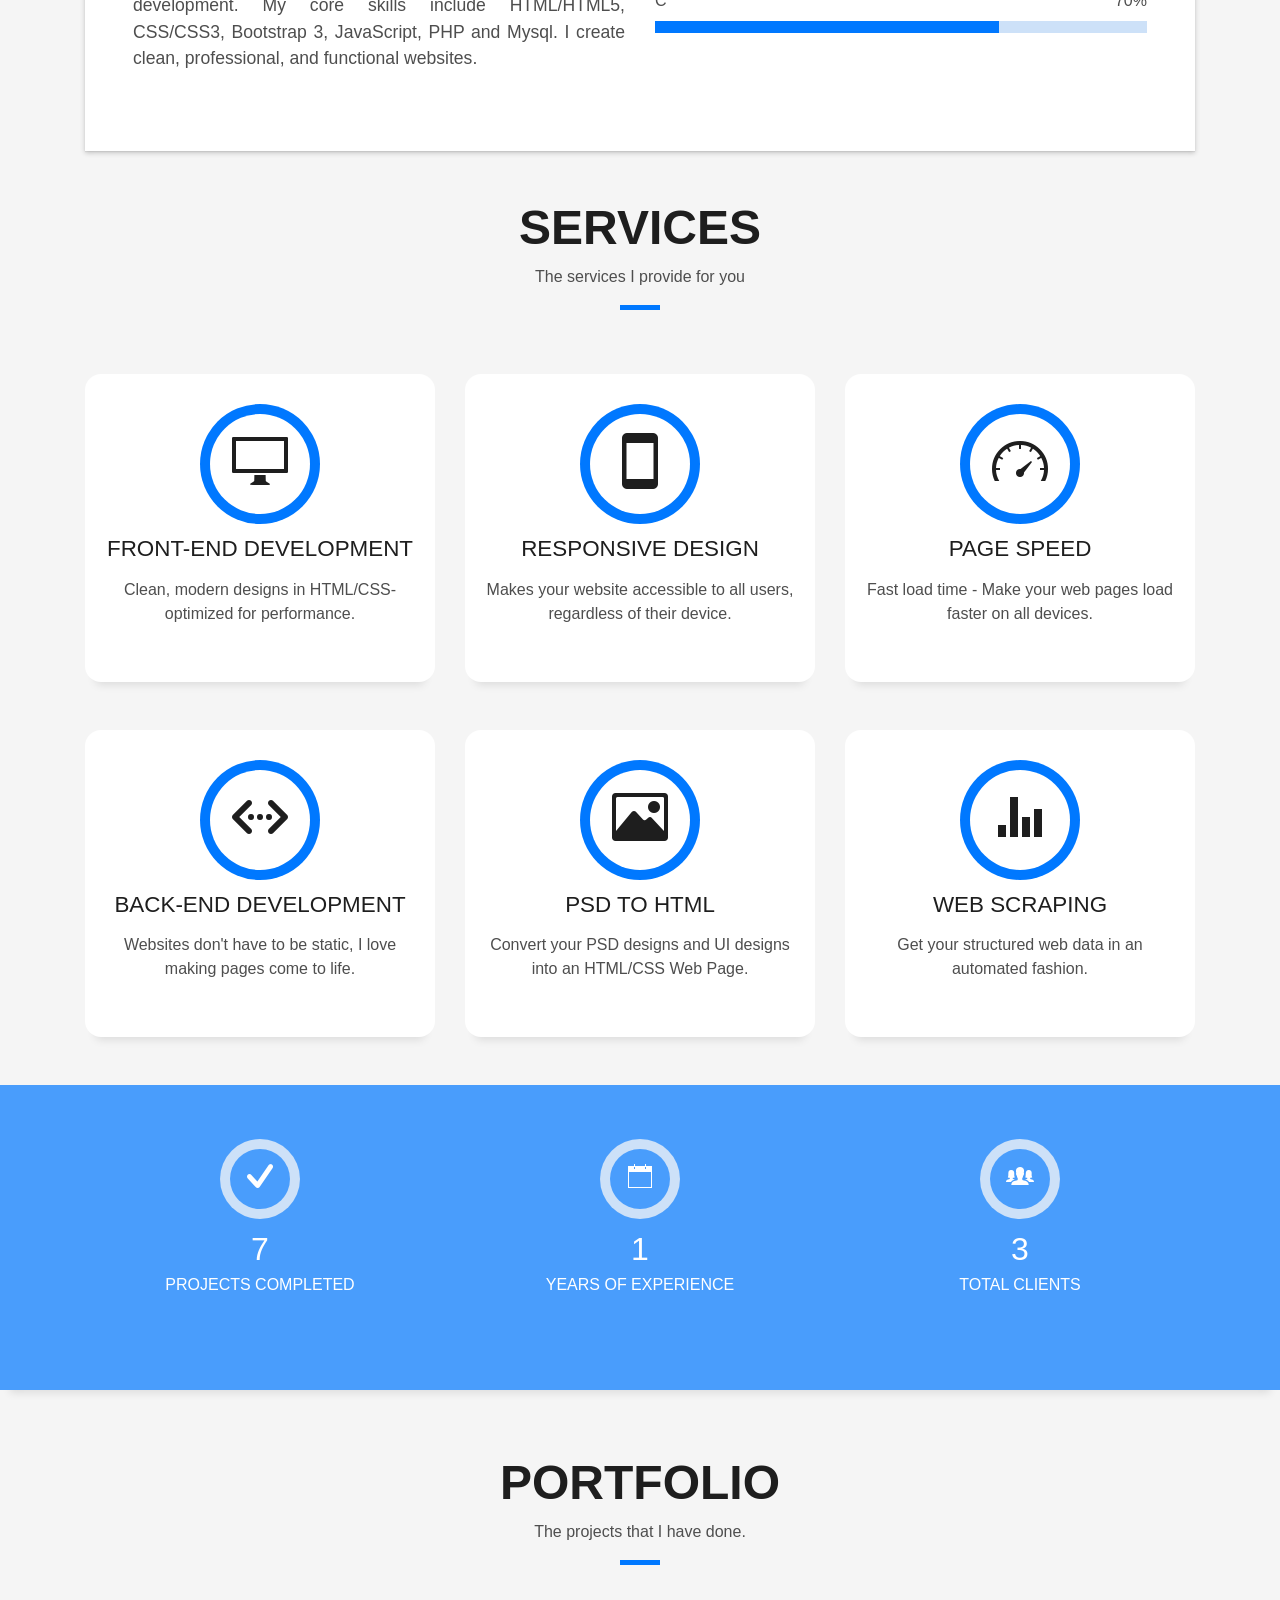
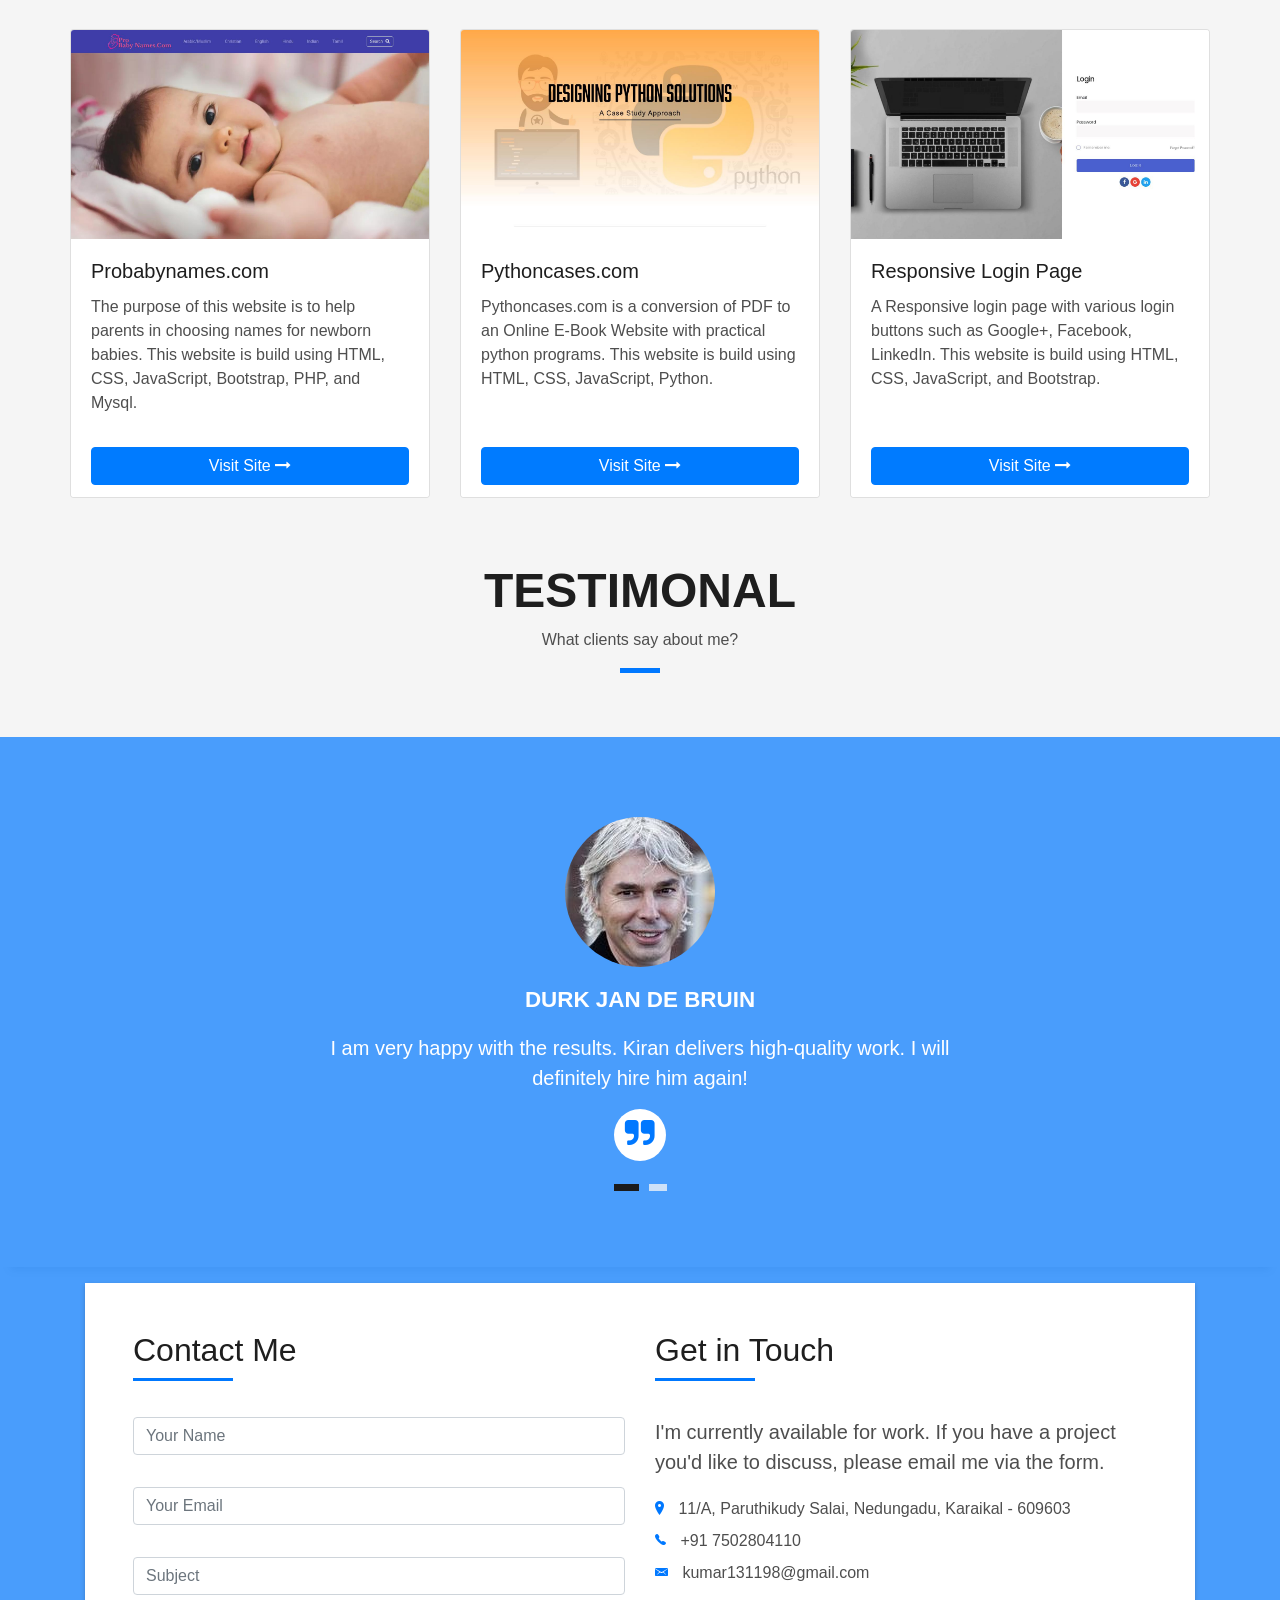
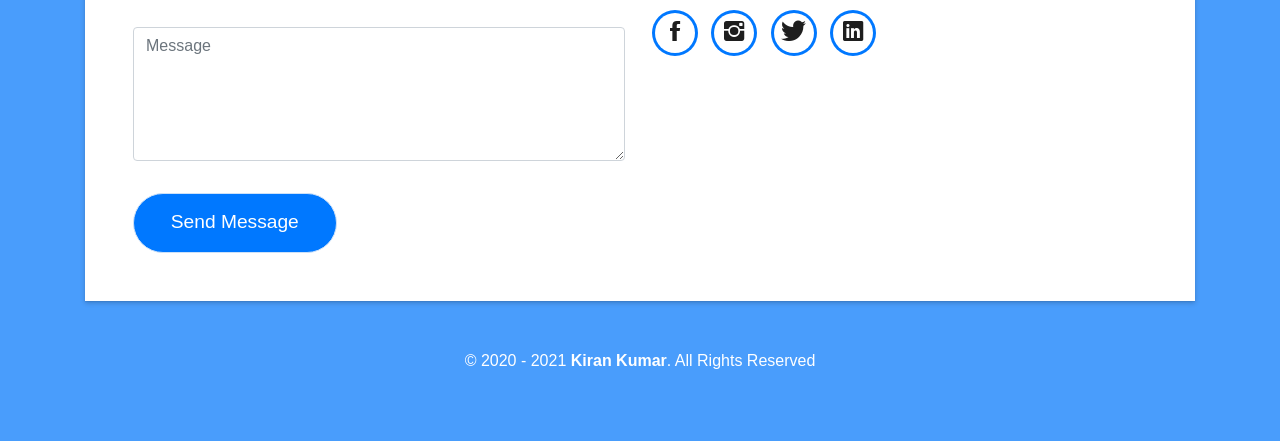
==== commit b0f994ba: "Update index.html" ====
--- a/index.html
+++ b/index.html
@@ -782,25 +782,26 @@
                     <div class="socials">
                       <ul>
                         <li>
-                          <a href=""
+                          <a
+                            href="https://www.facebook.com/people/Kiran-Kumar/100007877913763"
                             ><span class="ico-circle"
                               ><i class="ion-social-facebook"></i></span
                           ></a>
                         </li>
                         <li>
-                          <a href=""
+                          <a href="#"
                             ><span class="ico-circle"
                               ><i class="ion-social-instagram"></i></span
                           ></a>
                         </li>
                         <li>
-                          <a href=""
+                          <a href="https://twitter.com/KiranKu72802089?s=03"
                             ><span class="ico-circle"
                               ><i class="ion-social-twitter"></i></span
                           ></a>
                         </li>
                         <li>
-                          <a href=""
+                          <a href="https://www.linkedin.com/in/kirankumar131198"
                             ><span class="ico-circle"
                               ><i class="ion-social-linkedin"></i></span
                           ></a>
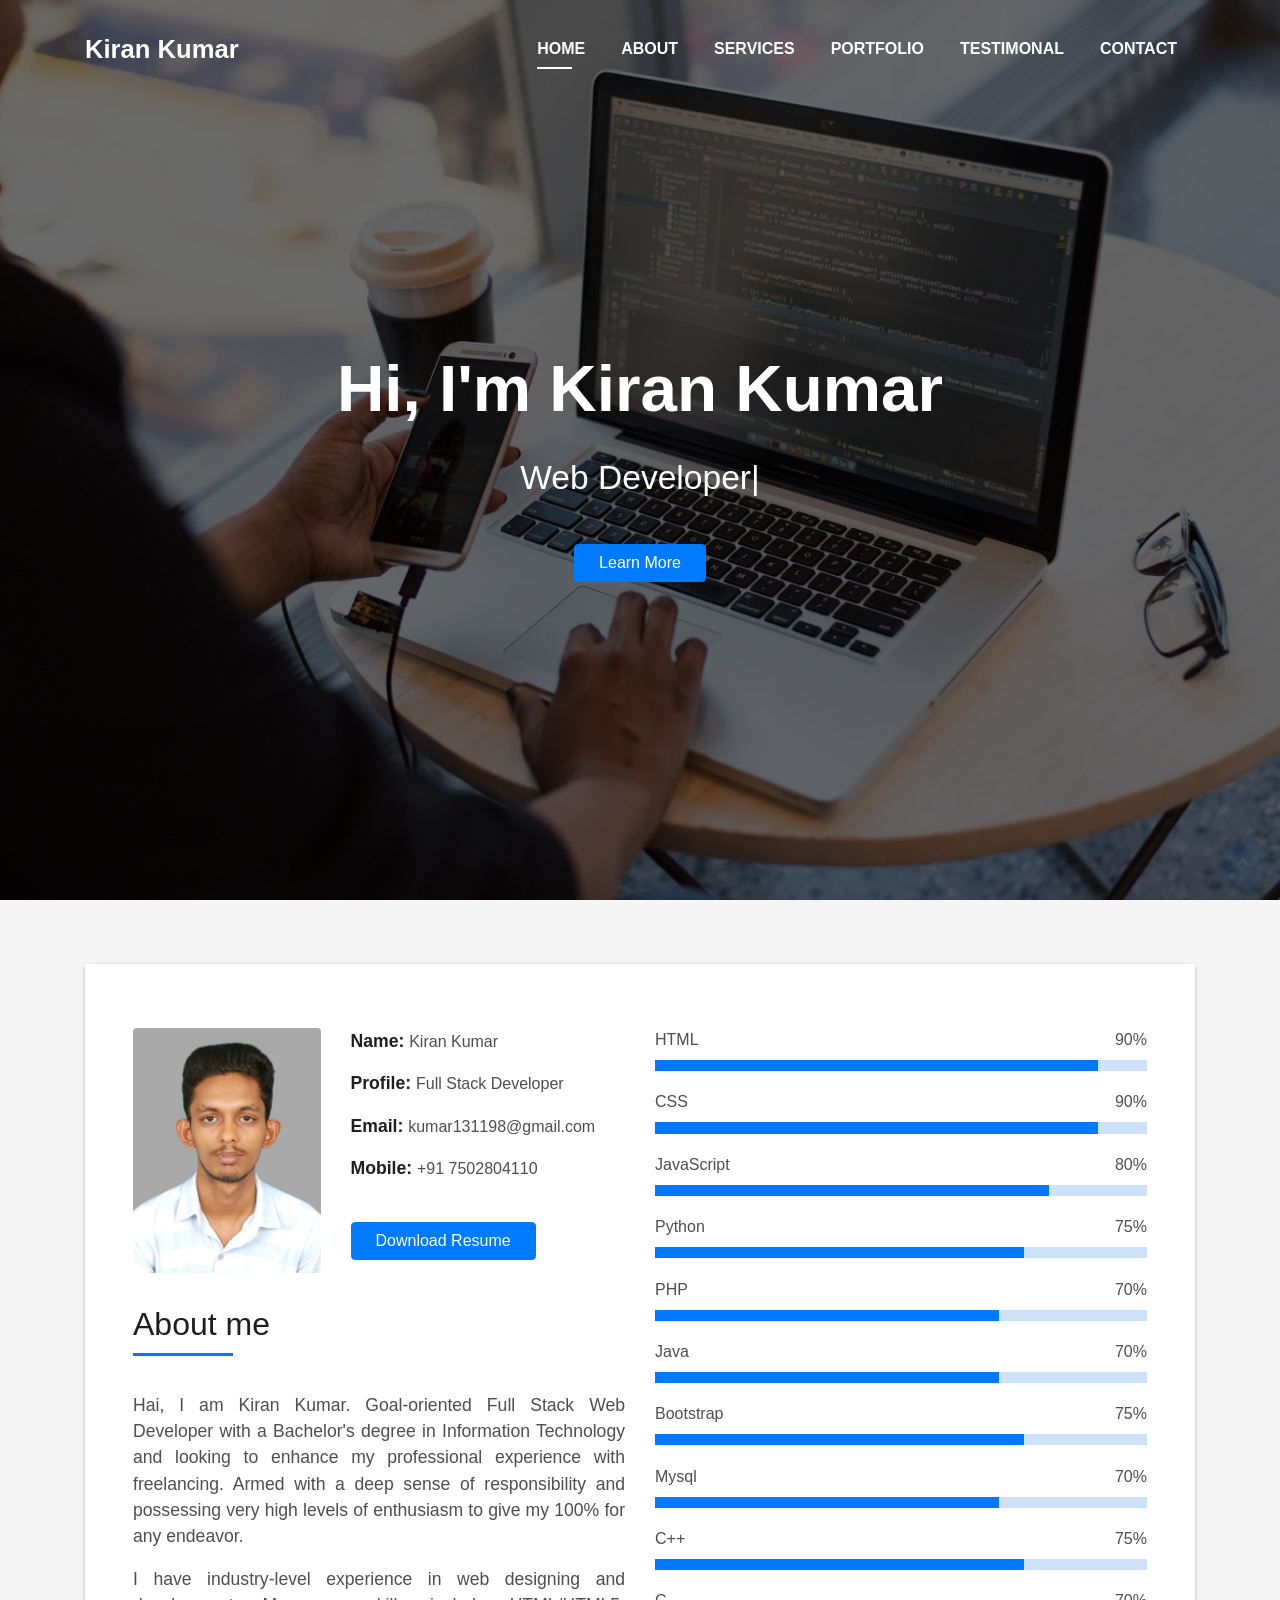
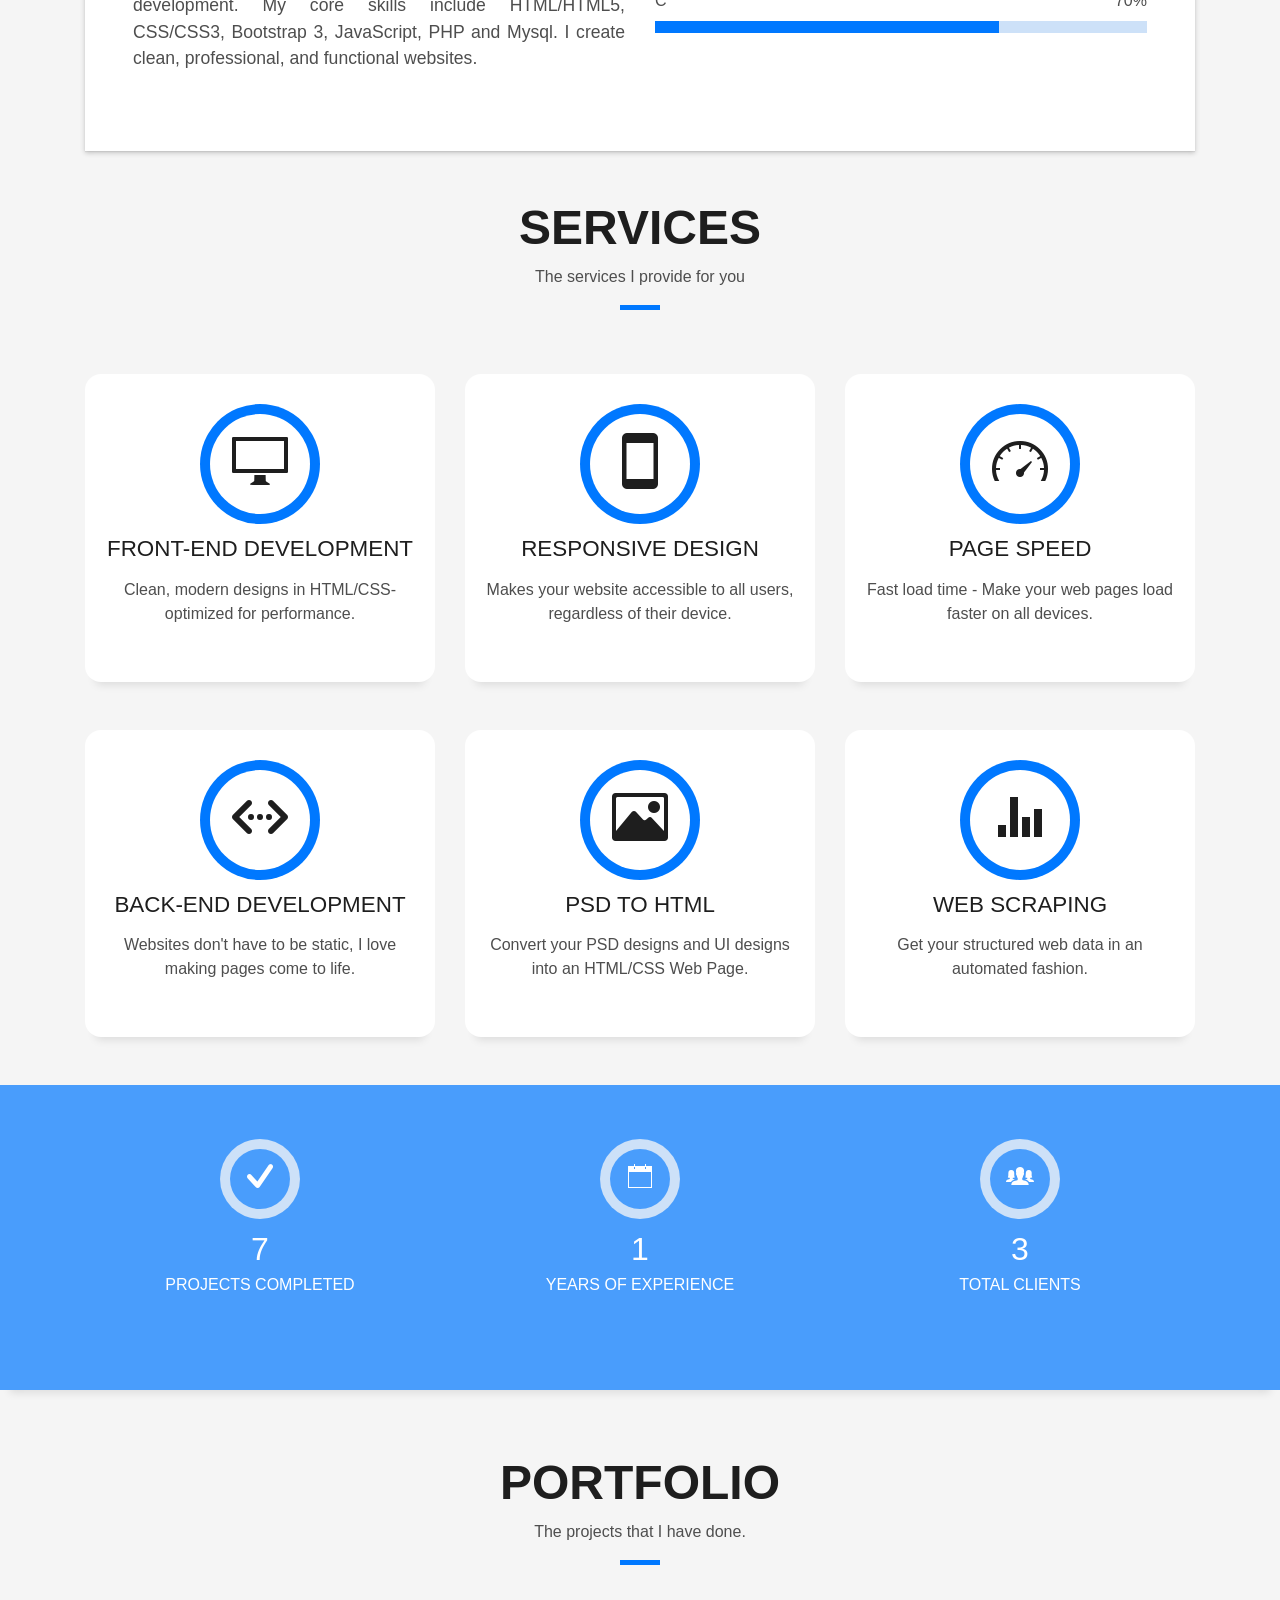
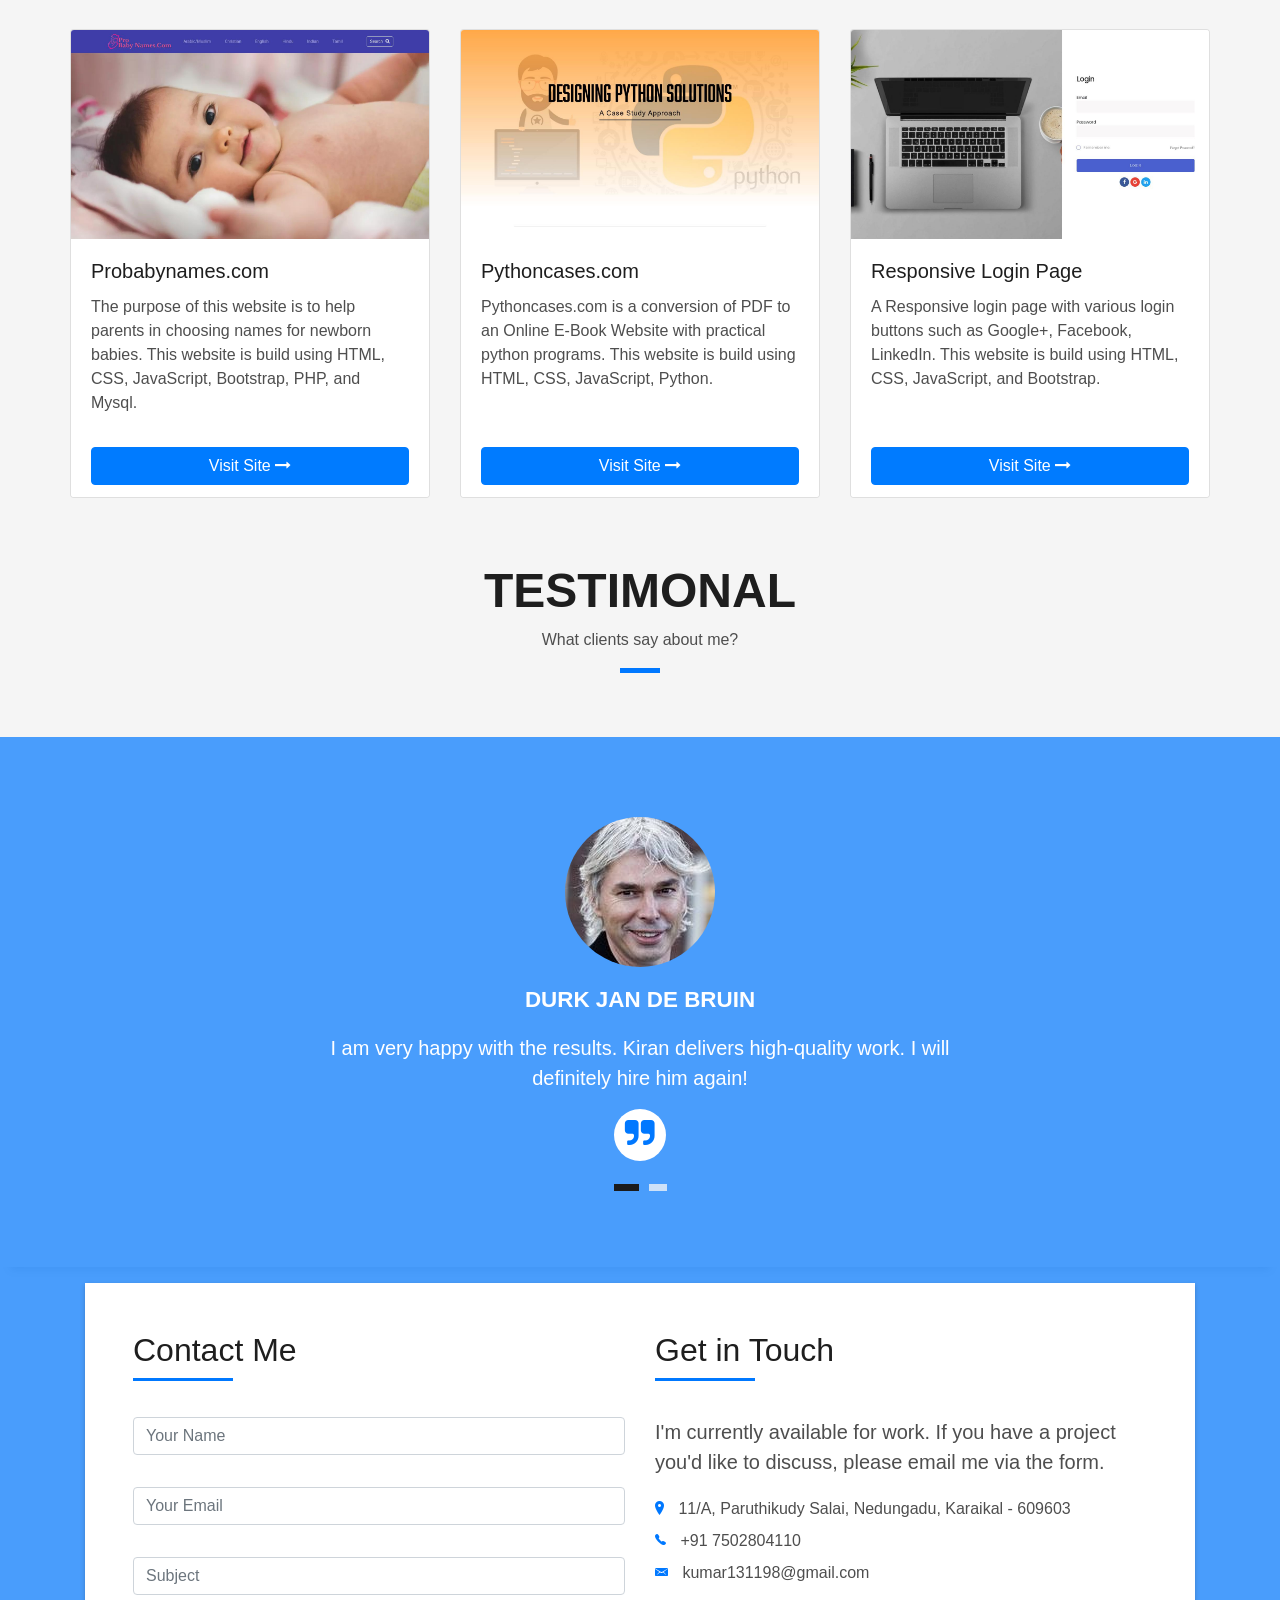
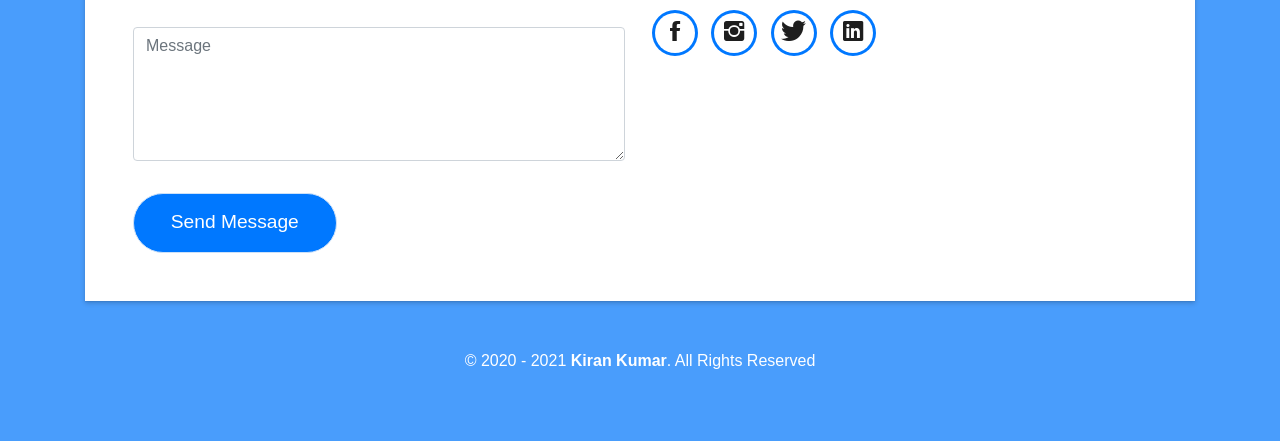
==== commit e4938641: "Update index.html" ====
--- a/index.html
+++ b/index.html
@@ -680,8 +680,9 @@
                     </div>
                     <div>
                       <form
-                        action=""
+                        name="contact"
                         method="post"
+                        data-netlify="true"
                         role="form"
                         class="contactForm"
                       >
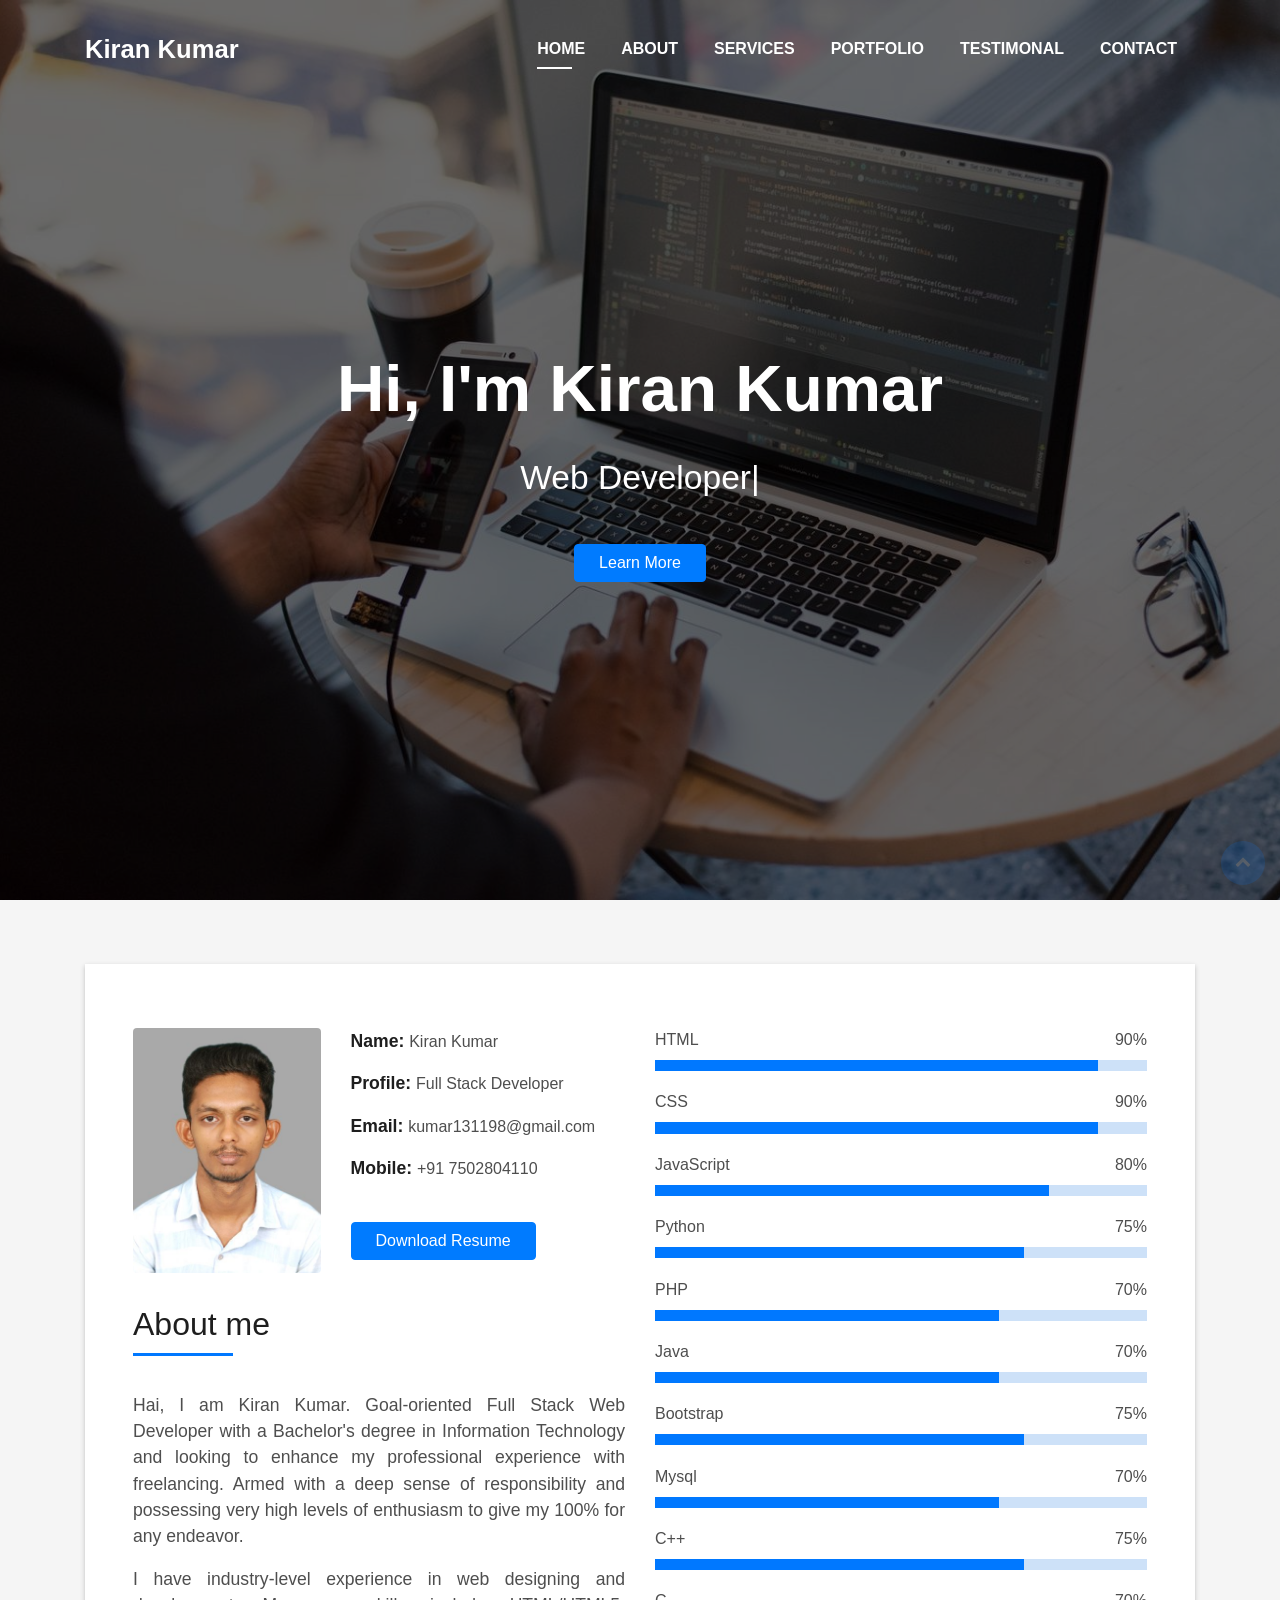
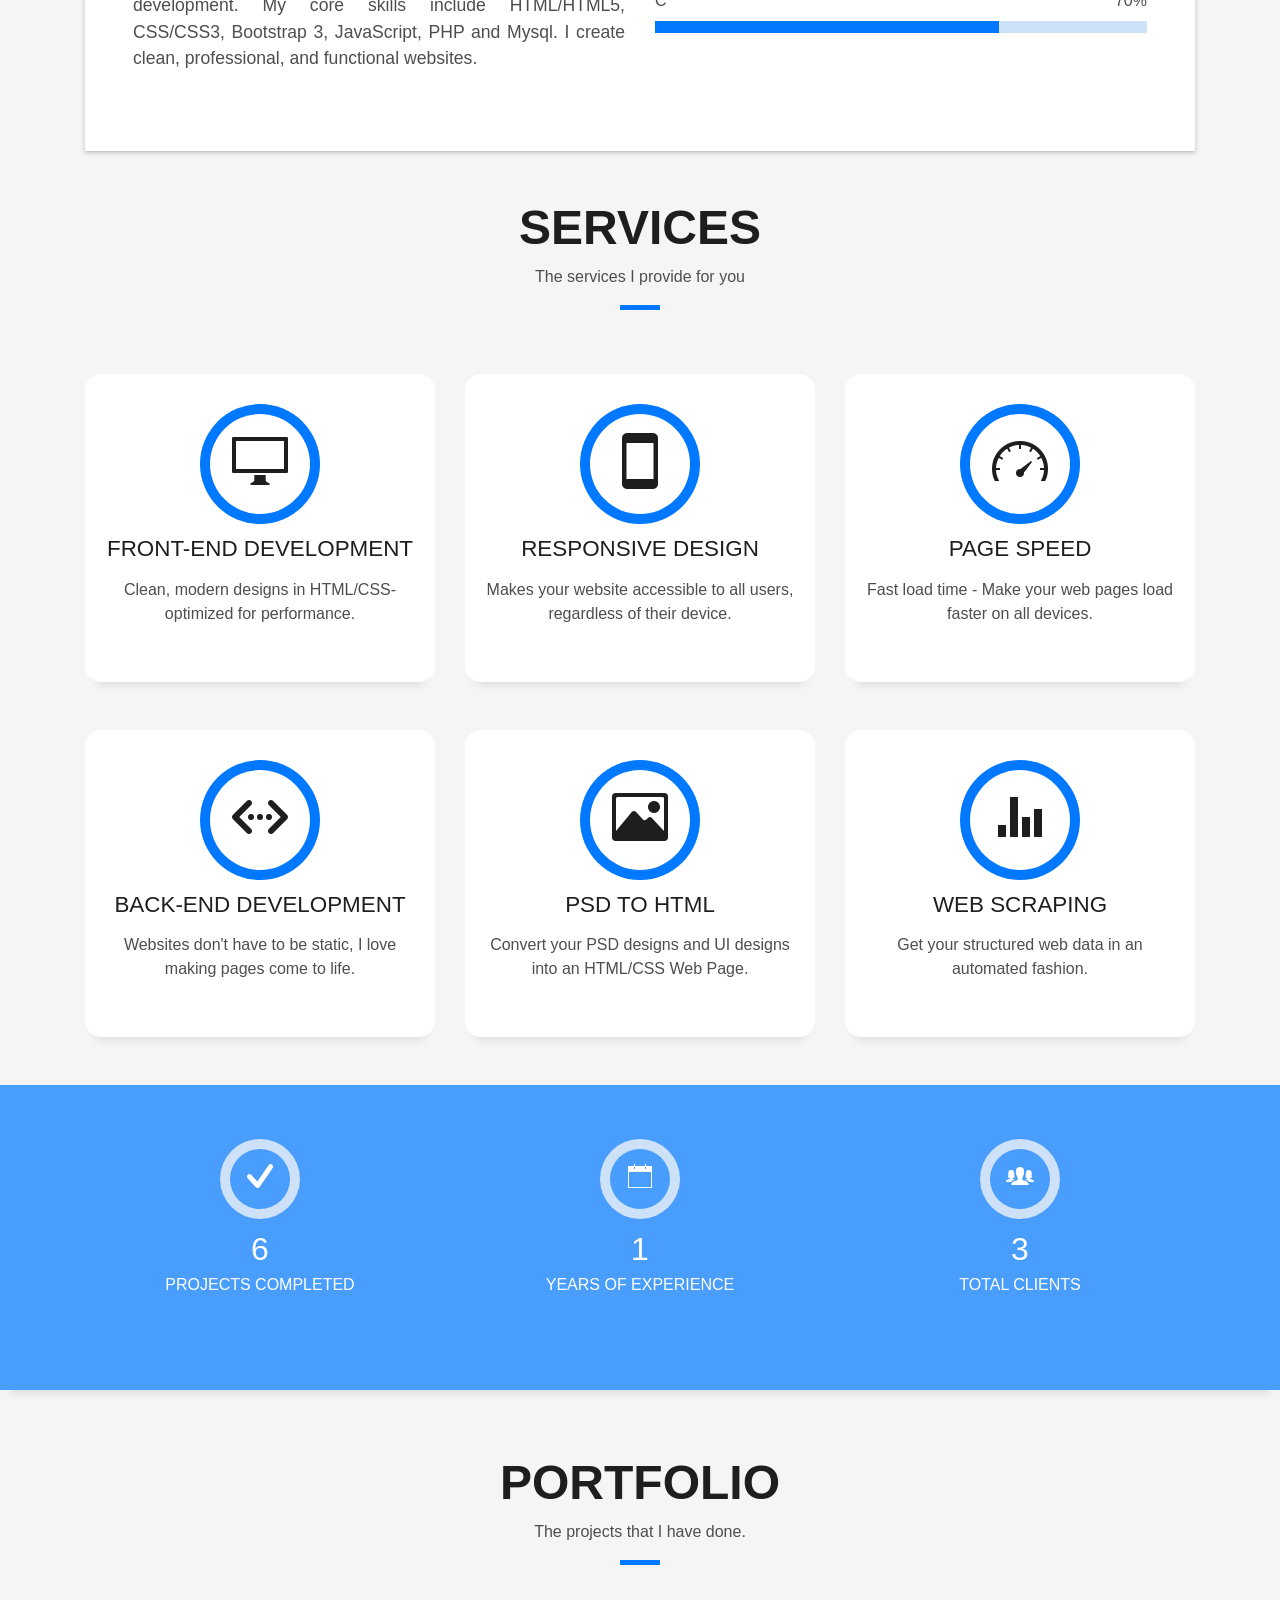
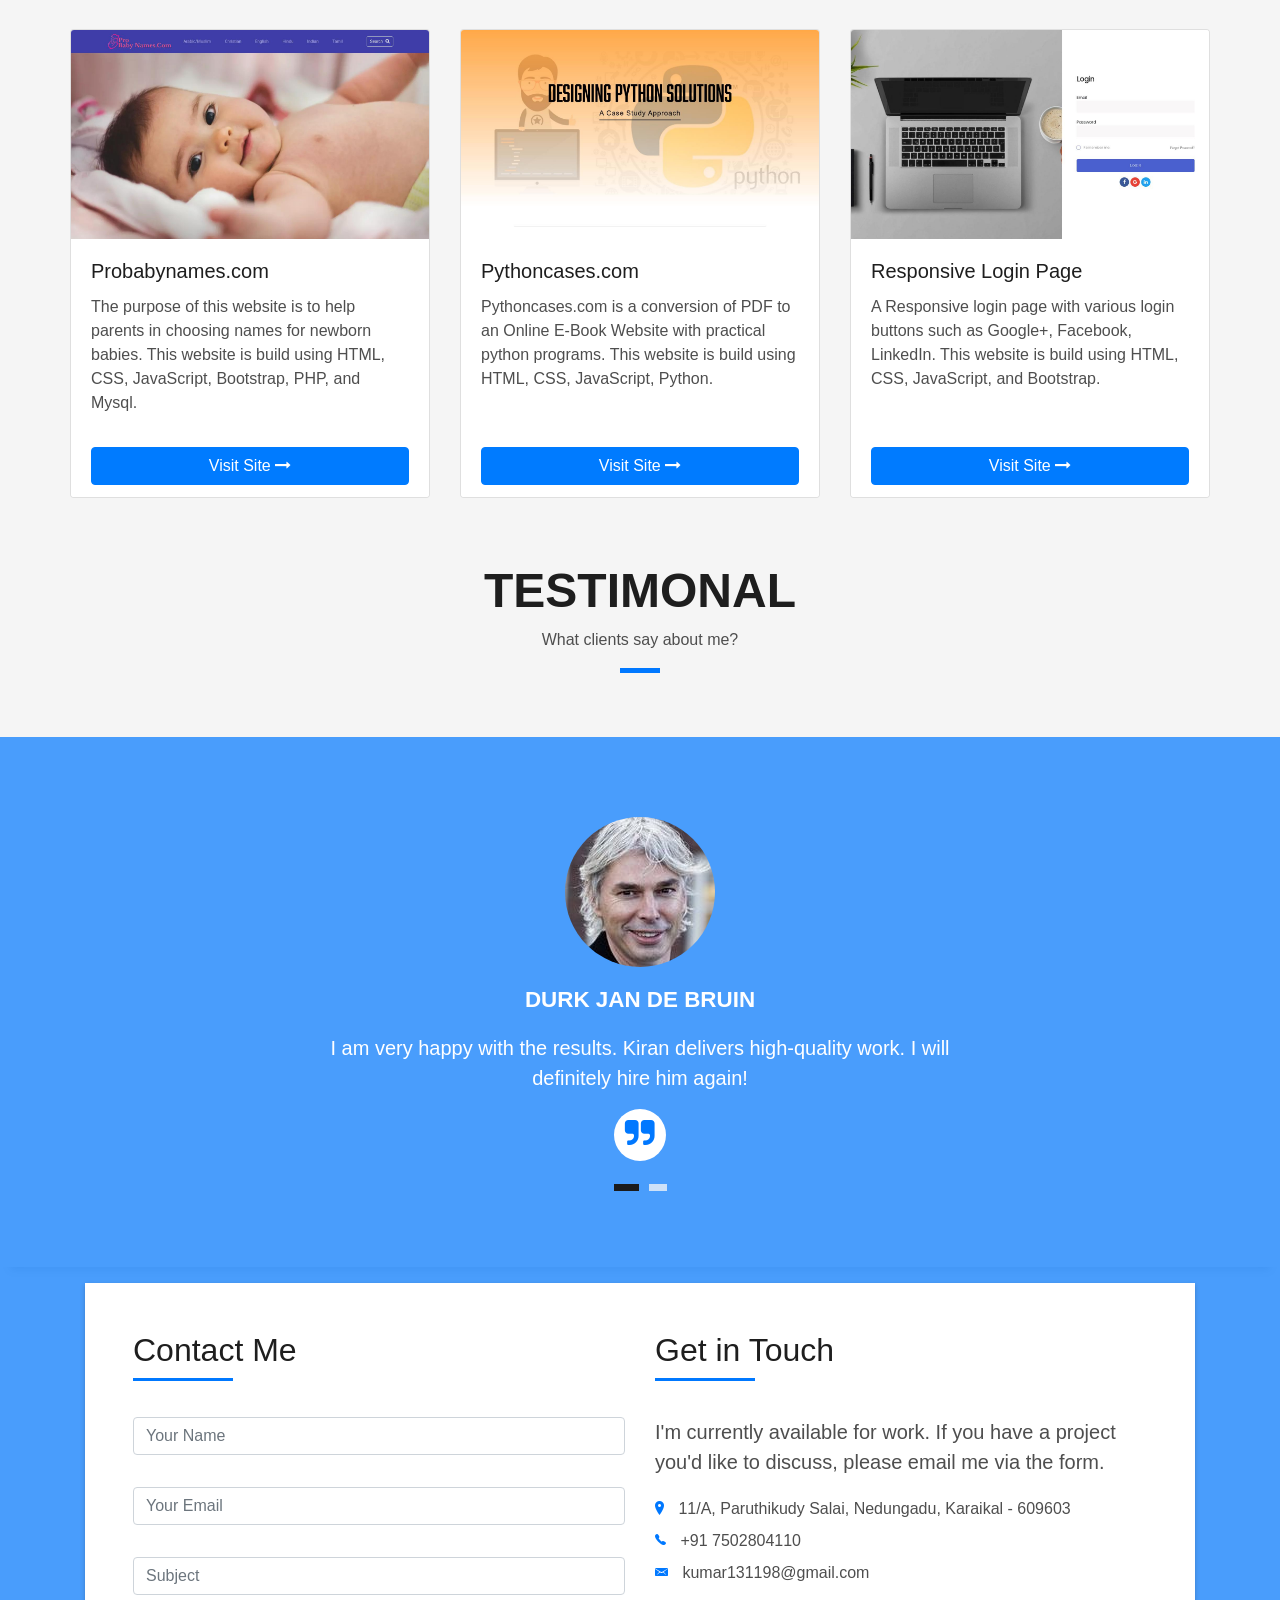
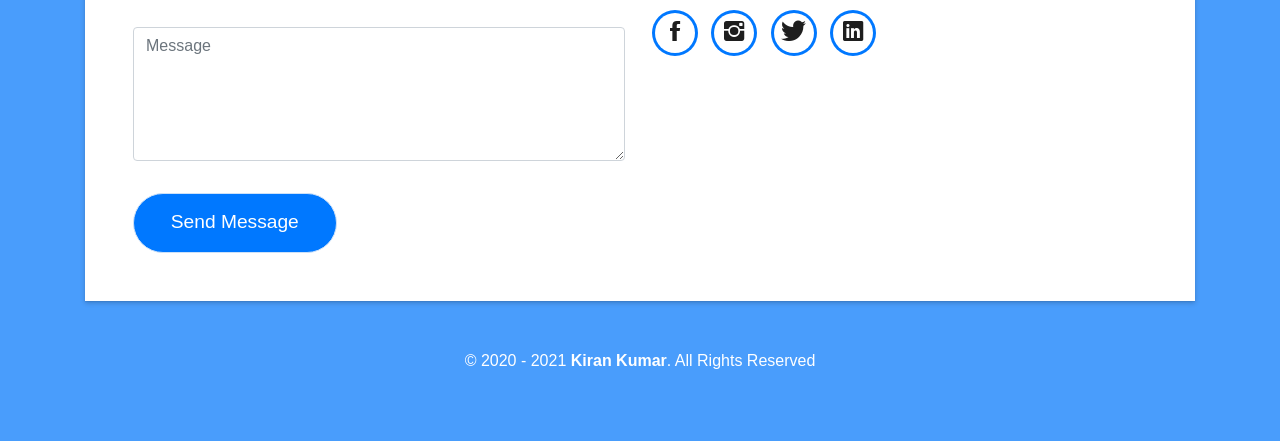
==== commit b5f46411: "Update index.html" ====
--- a/index.html
+++ b/index.html
@@ -847,8 +847,6 @@
     <script src="lib/owlcarousel/owl.carousel.min.js"></script>
     <script src="lib/lightbox/js/lightbox.min.js"></script>
     <script src="lib/typed/typed.min.js"></script>
-    <!-- Contact Form JavaScript File -->
-    <script src="contactform/contactform.js"></script>
 
     <!-- Template Main Javascript File -->
     <script src="js/main.js"></script>
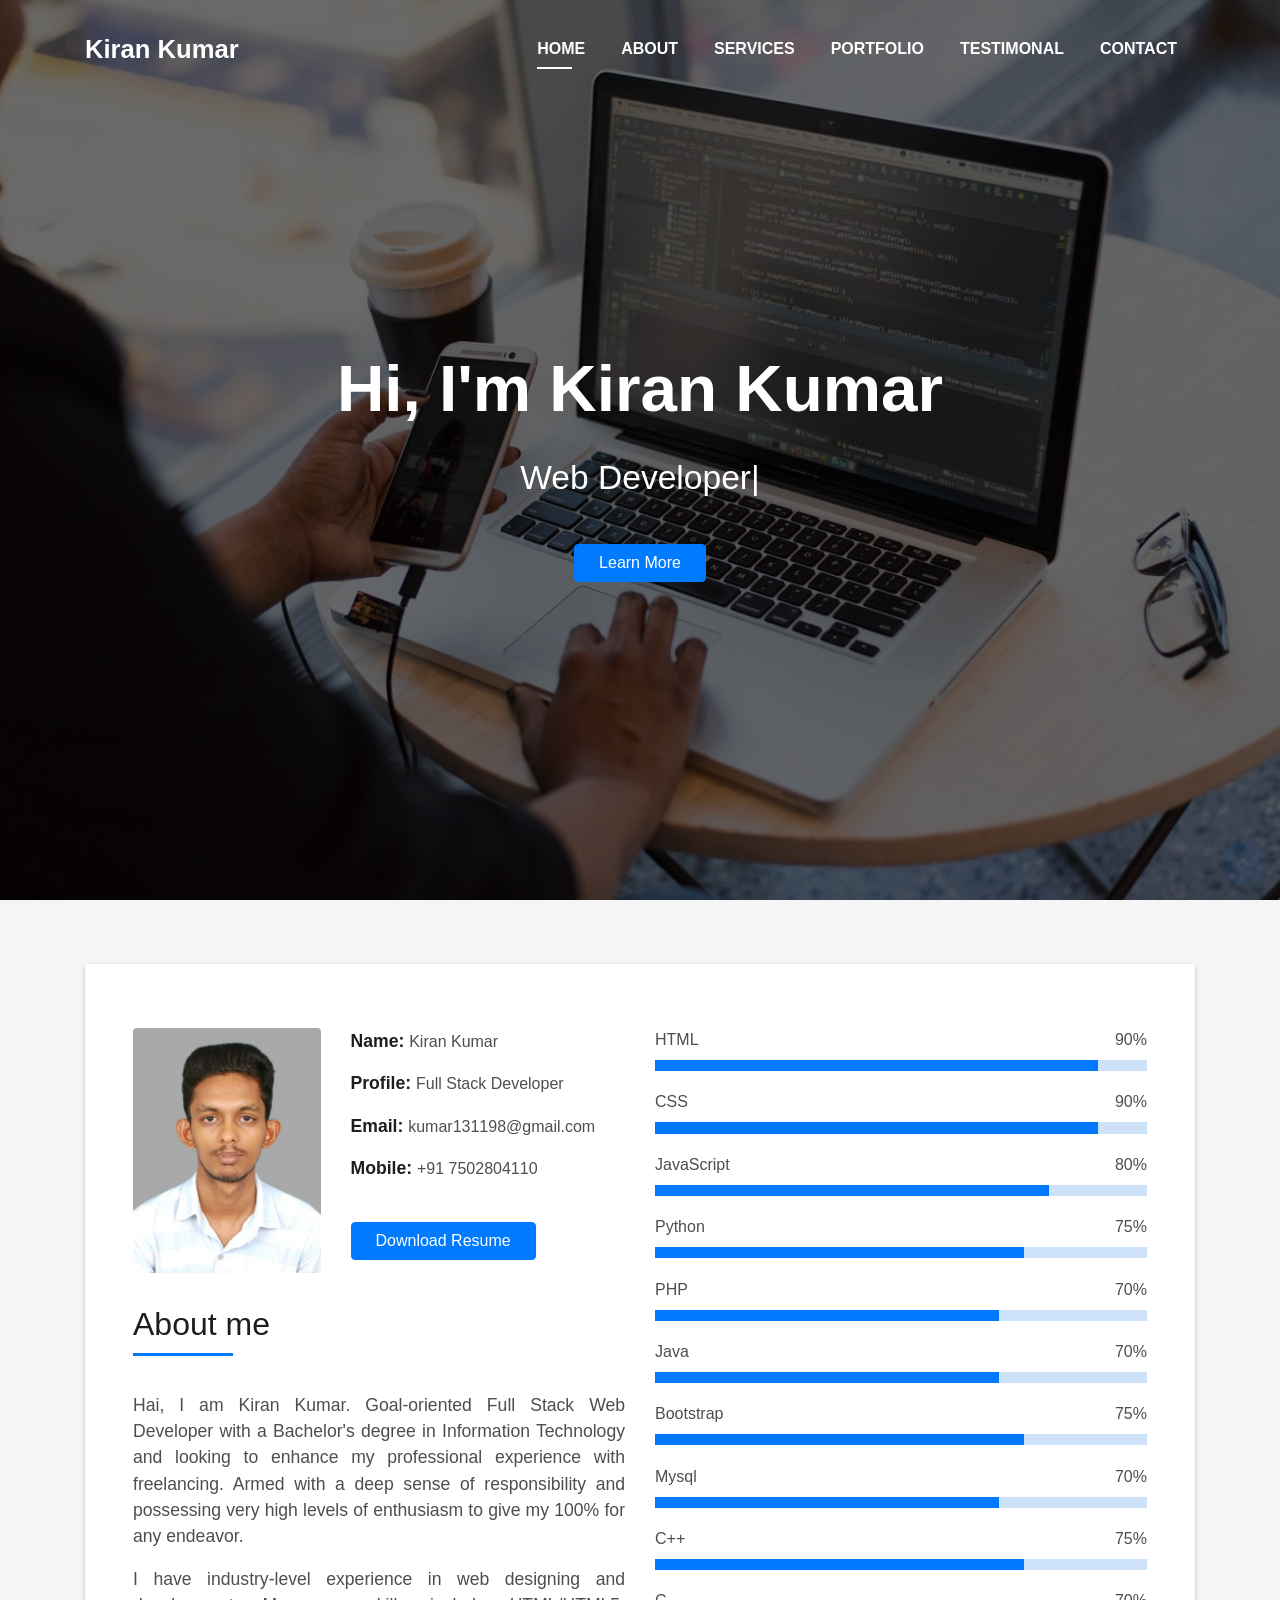
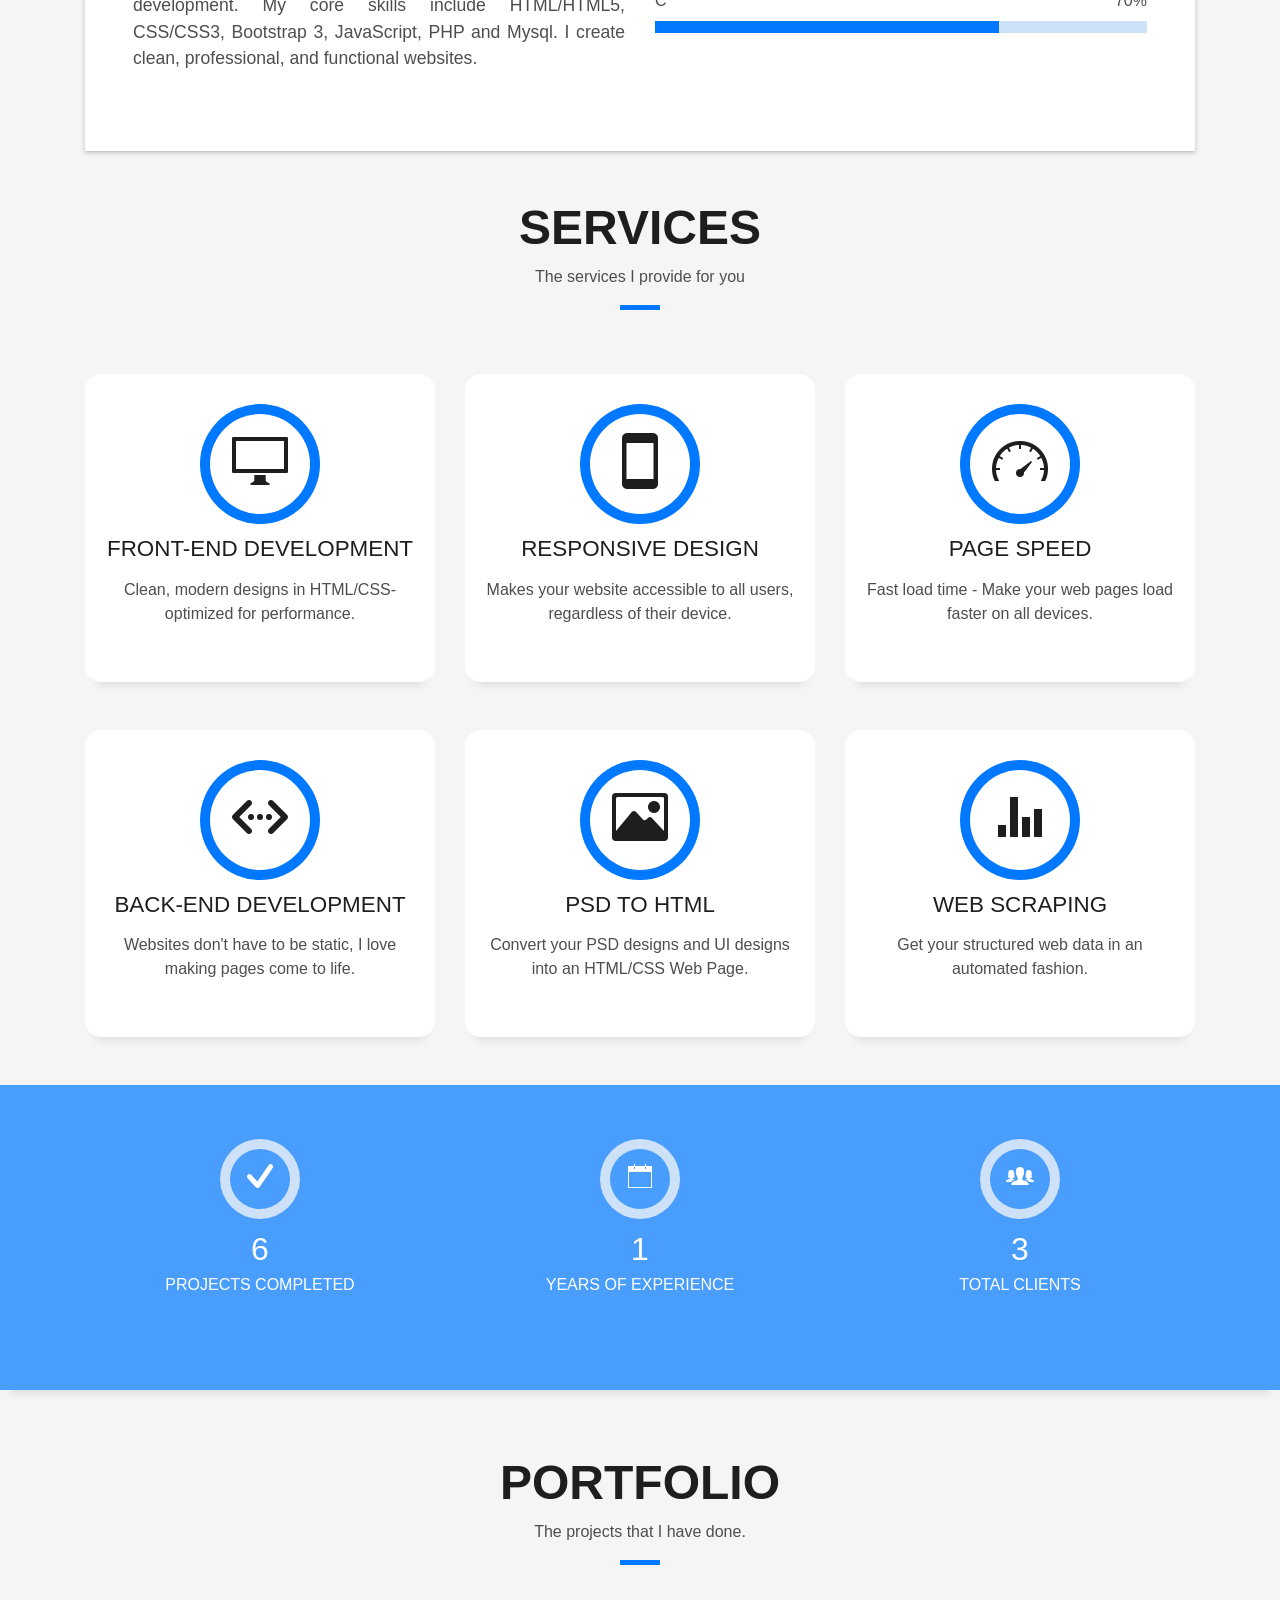
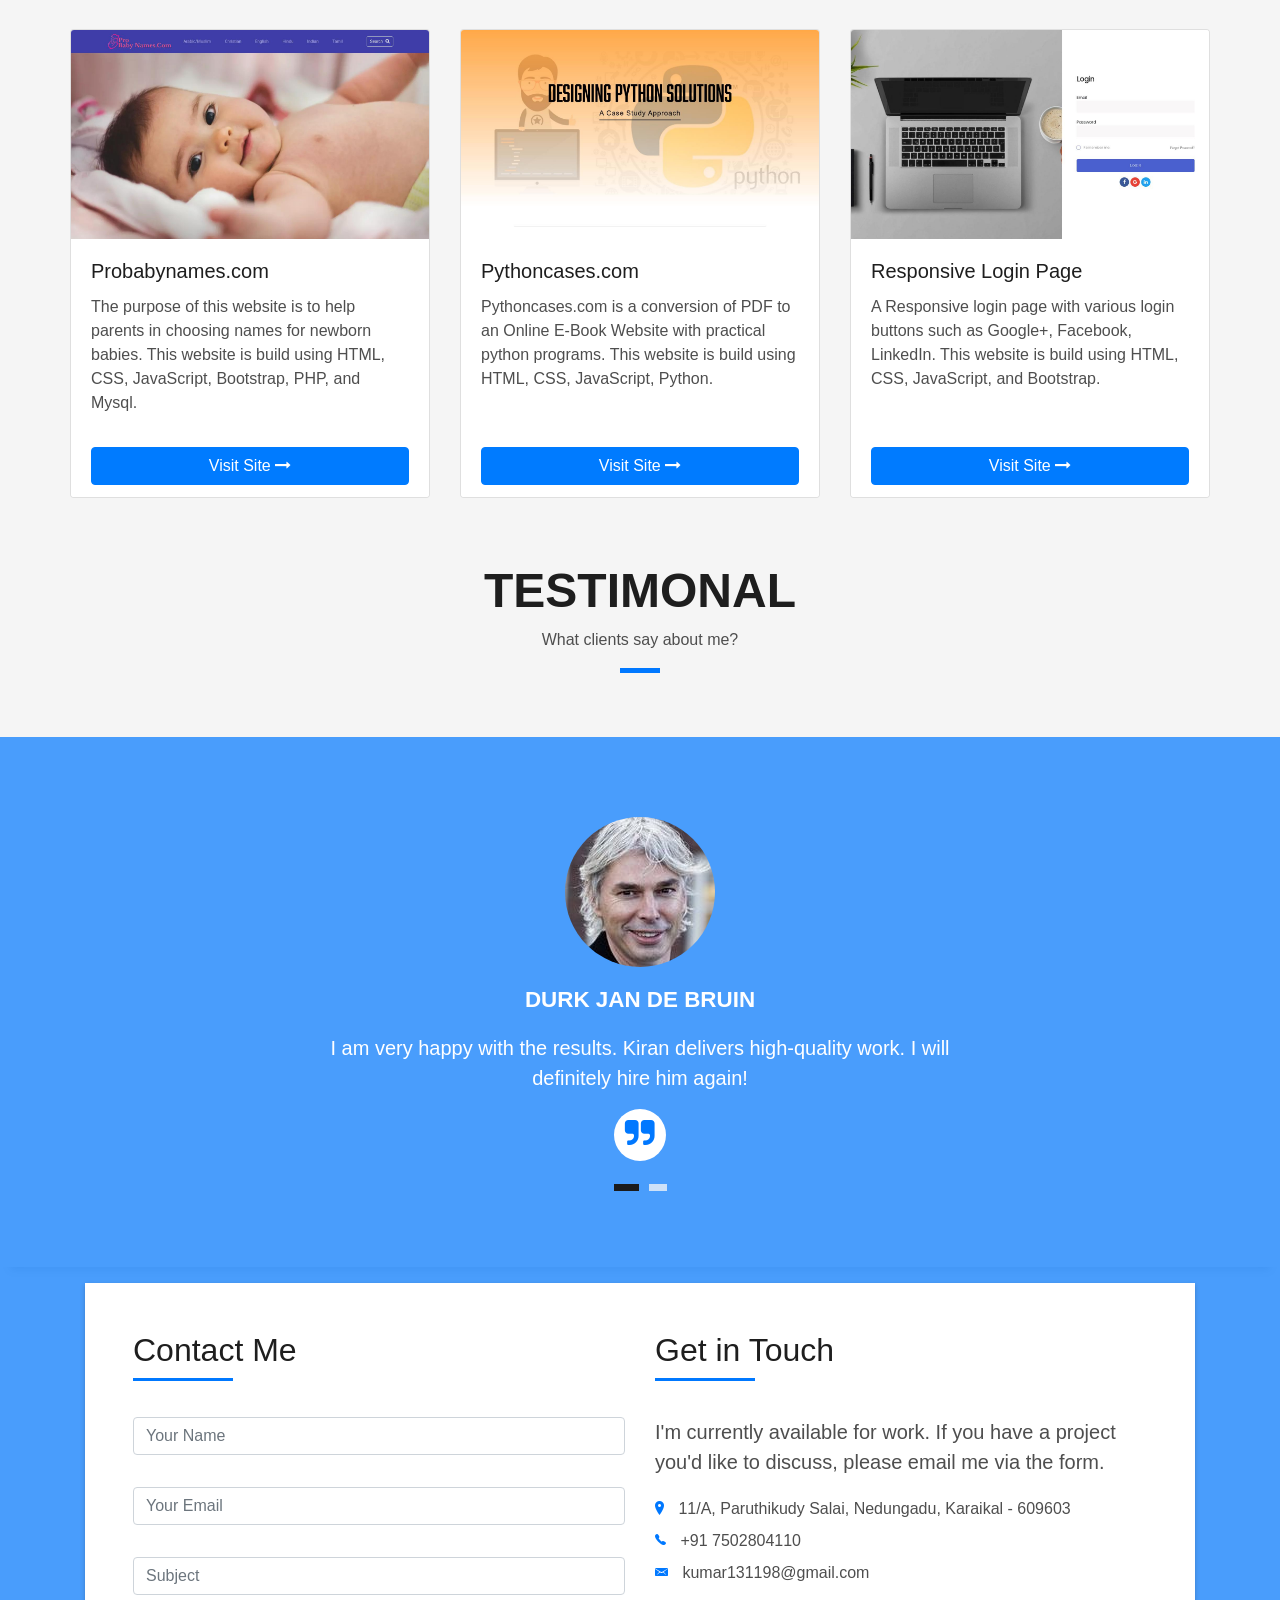
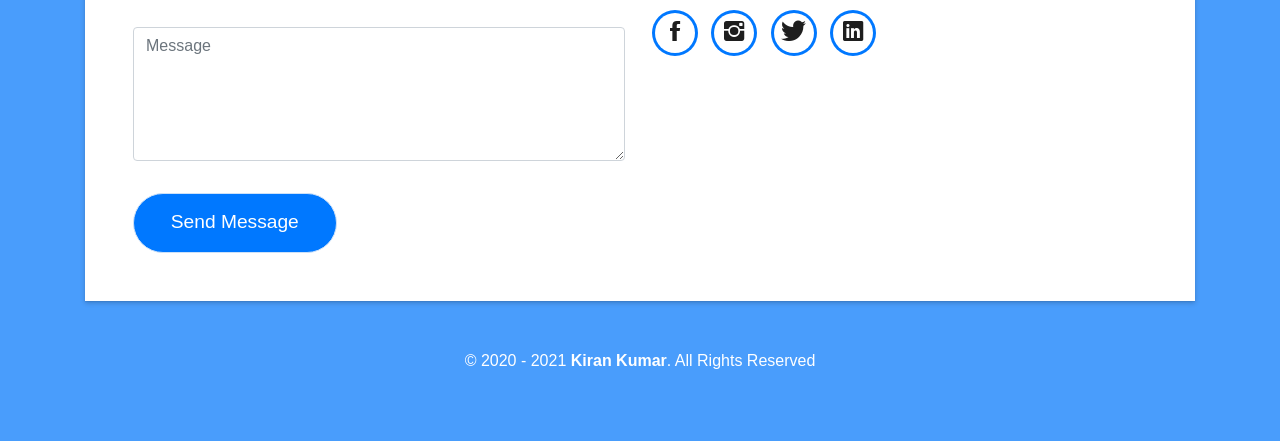
==== commit 5eb7628c: "Update index.html" ====
--- a/index.html
+++ b/index.html
@@ -701,6 +701,7 @@
                                 placeholder="Your Name"
                                 data-rule="minlen:4"
                                 data-msg="Please enter at least 4 chars"
+                                required
                               />
                               <div class="validation"></div>
                             </div>
@@ -714,6 +715,7 @@
                                 id="email"
                                 placeholder="Your Email"
                                 data-rule="email"
+                                required
                                 data-msg="Please enter a valid email"
                               />
                               <div class="validation"></div>
@@ -728,6 +730,7 @@
                                 id="subject"
                                 placeholder="Subject"
                                 data-rule="minlen:4"
+                                required
                                 data-msg="Please enter at least 8 chars of subject"
                               />
                               <div class="validation"></div>
@@ -739,6 +742,7 @@
                                 class="form-control"
                                 name="message"
                                 rows="5"
+                                required
                                 data-rule="required"
                                 data-msg="Please write something for us"
                                 placeholder="Message"
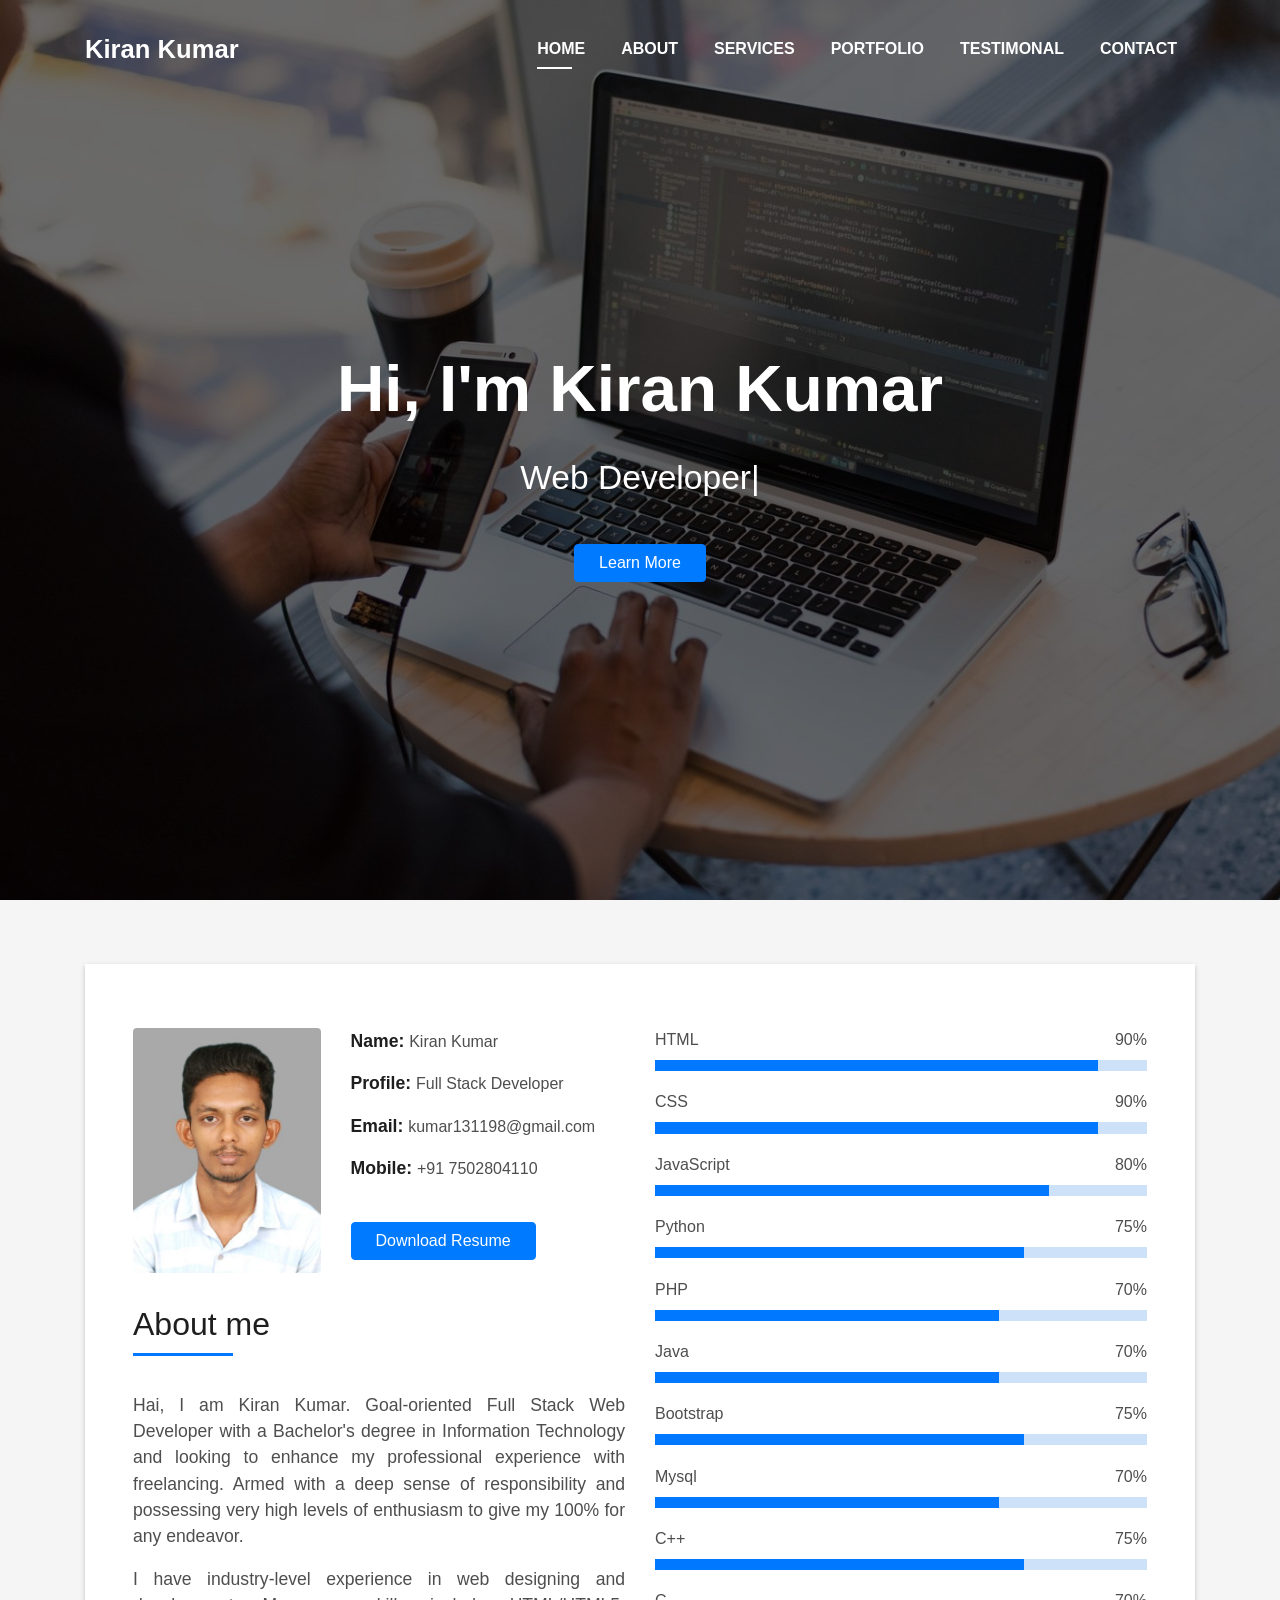
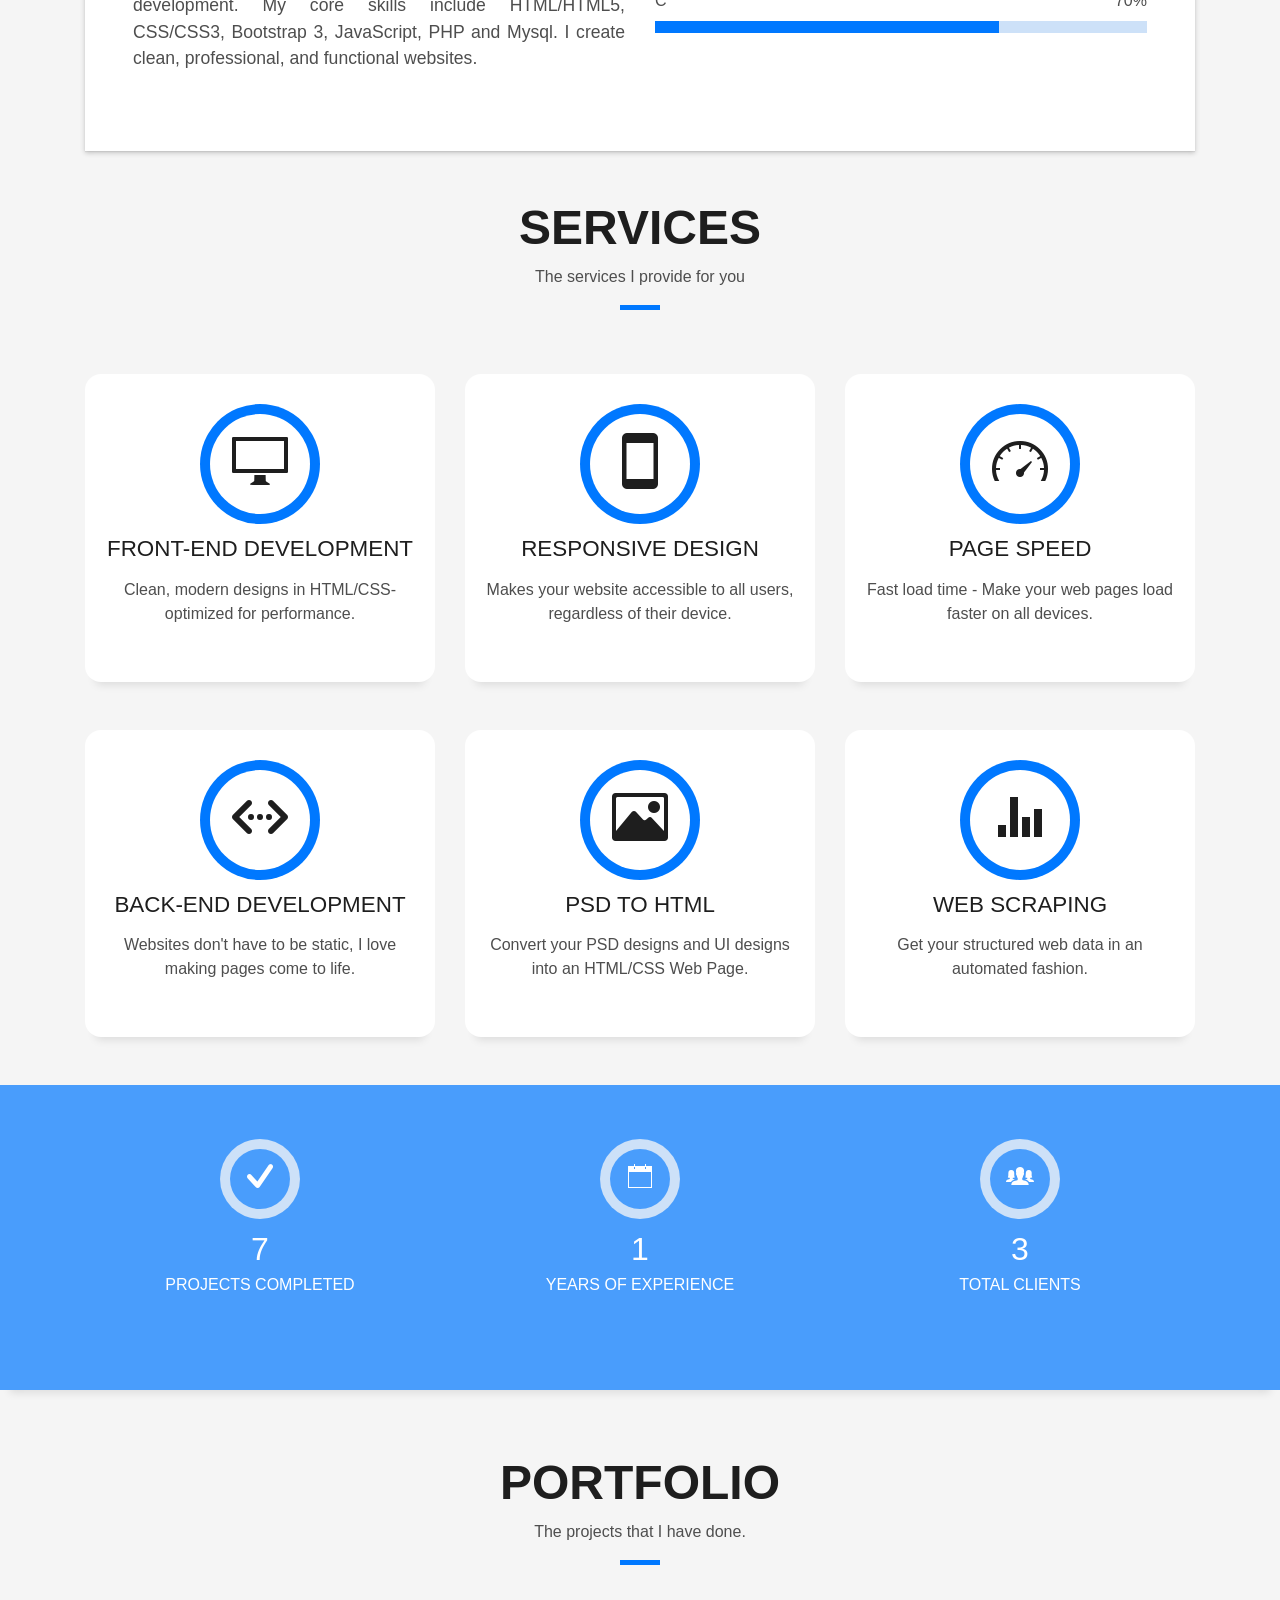
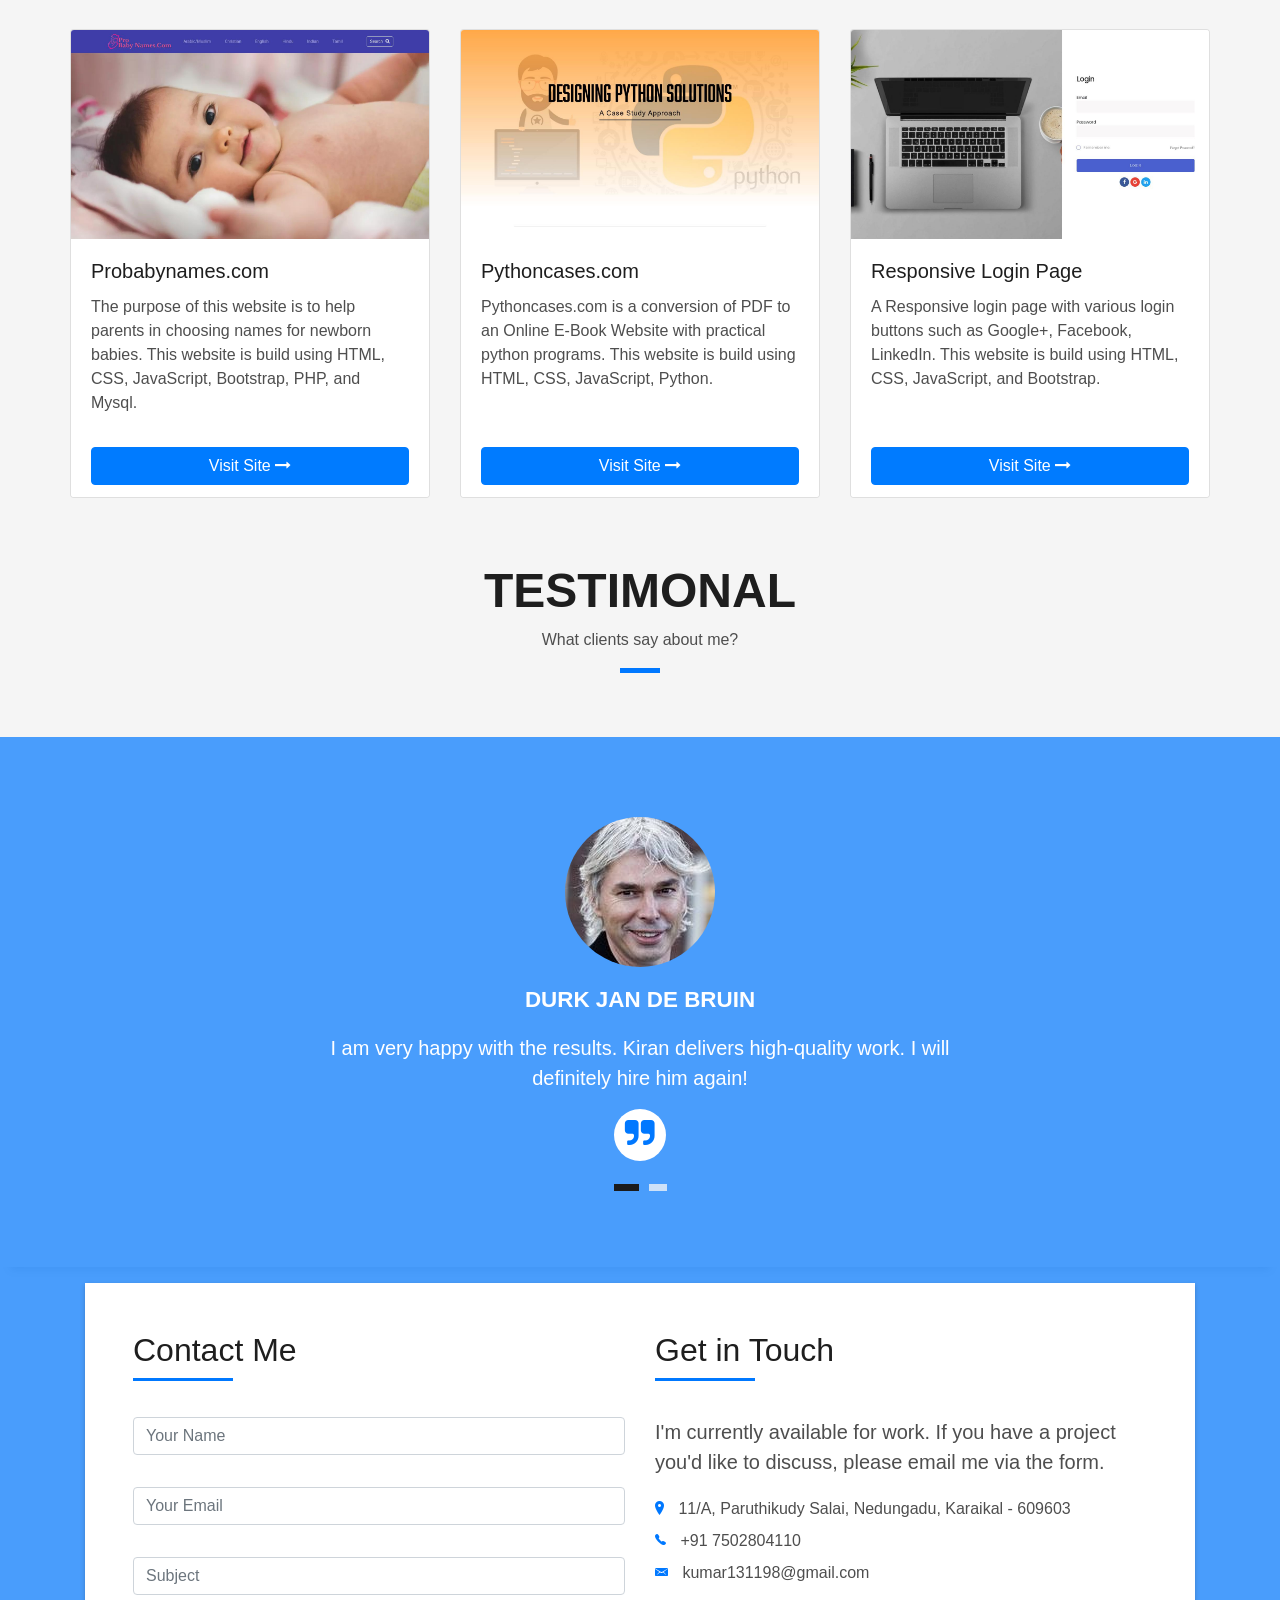
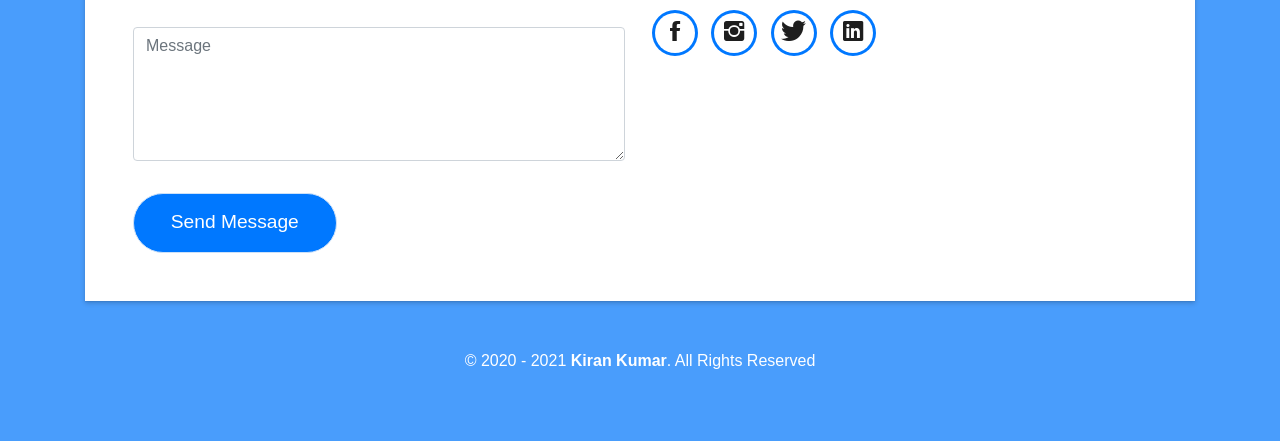
==== commit a9ae980b: "Update index.html" ====
--- a/index.html
+++ b/index.html
@@ -67,6 +67,7 @@
 
     <!-- Main Stylesheet File -->
     <link href="css/style.css" rel="stylesheet" />
+    <script src="https://www.google.com/recaptcha/api.js" async defer></script>
   </head>
 
   <body id="page-top">
@@ -750,6 +751,10 @@
                               <div class="validation"></div>
                             </div>
                           </div>
+                          <div
+                            class="g-recaptcha"
+                            data-sitekey="6Ld0-04aAAAAAFobH83Vz3rHzRj-PSvPXxJE06n4"
+                          ></div>
                           <div class="col-md-12">
                             <button
                               type="submit"
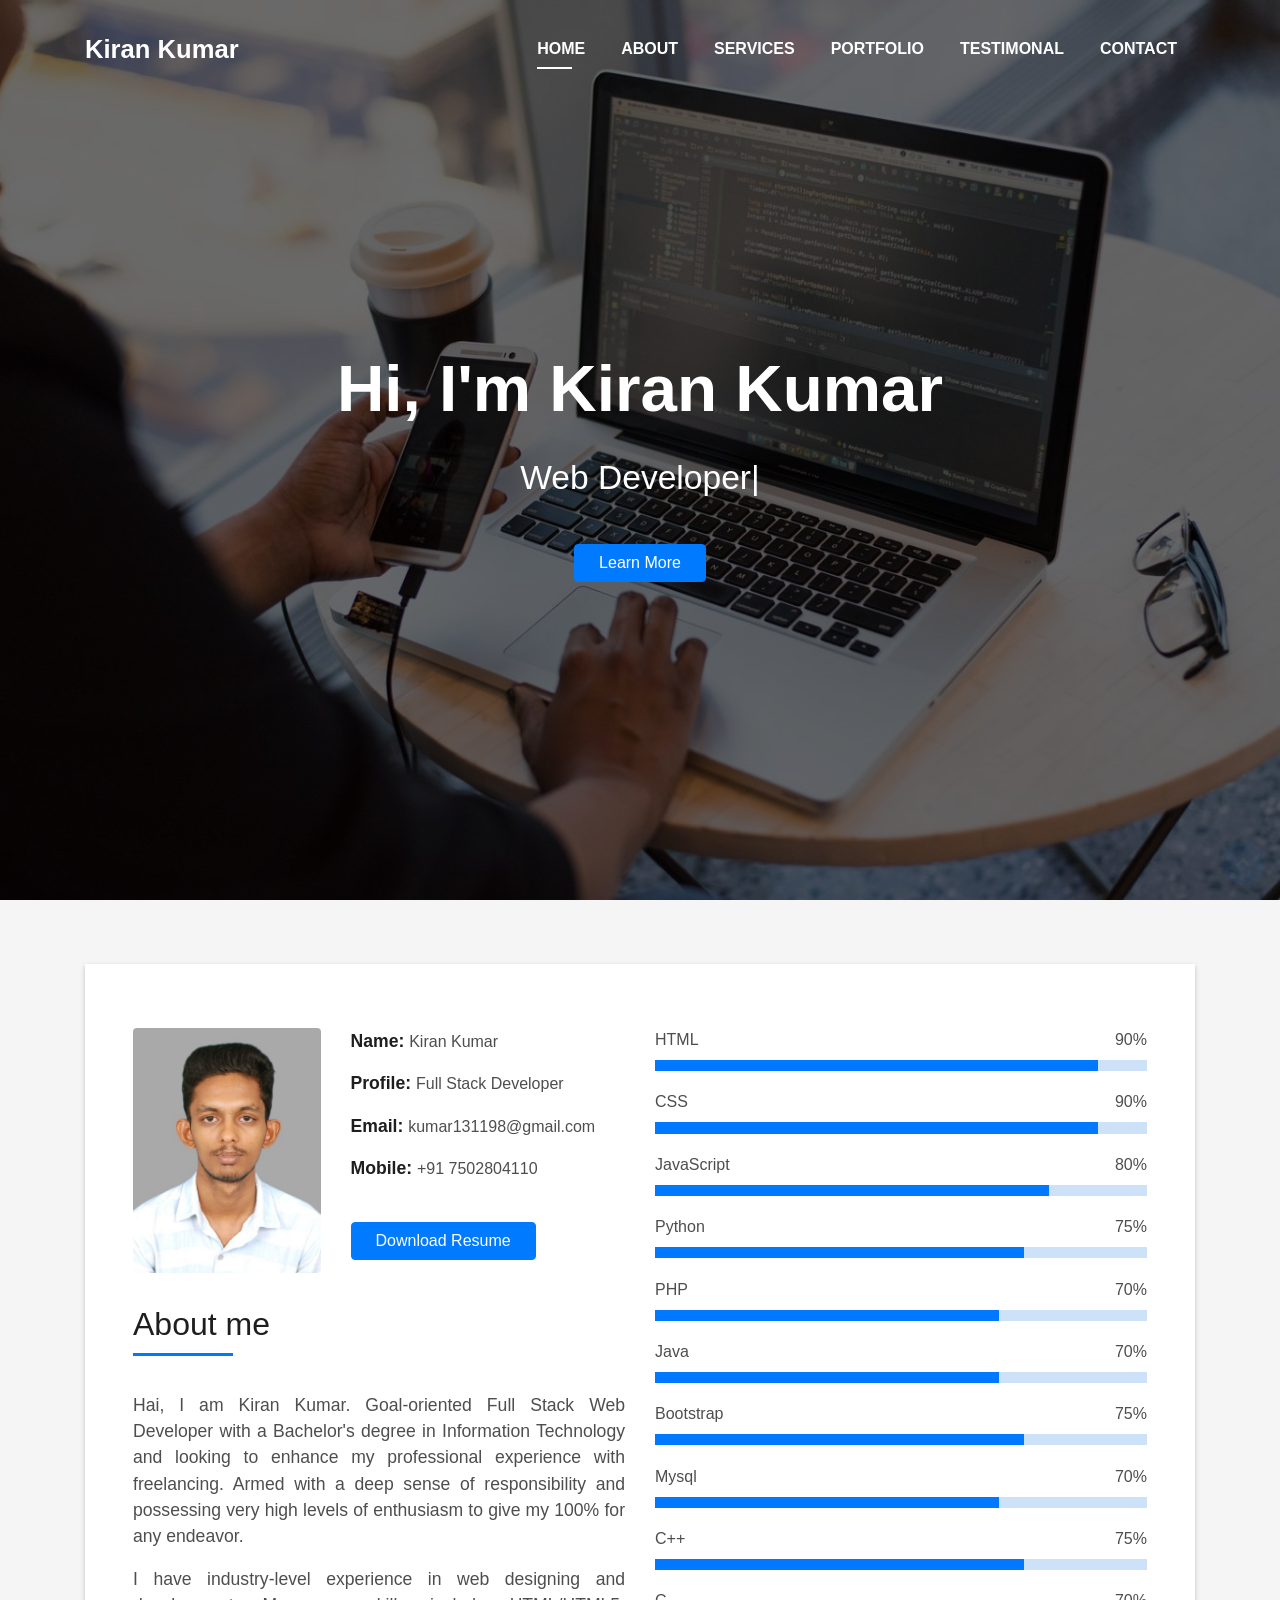
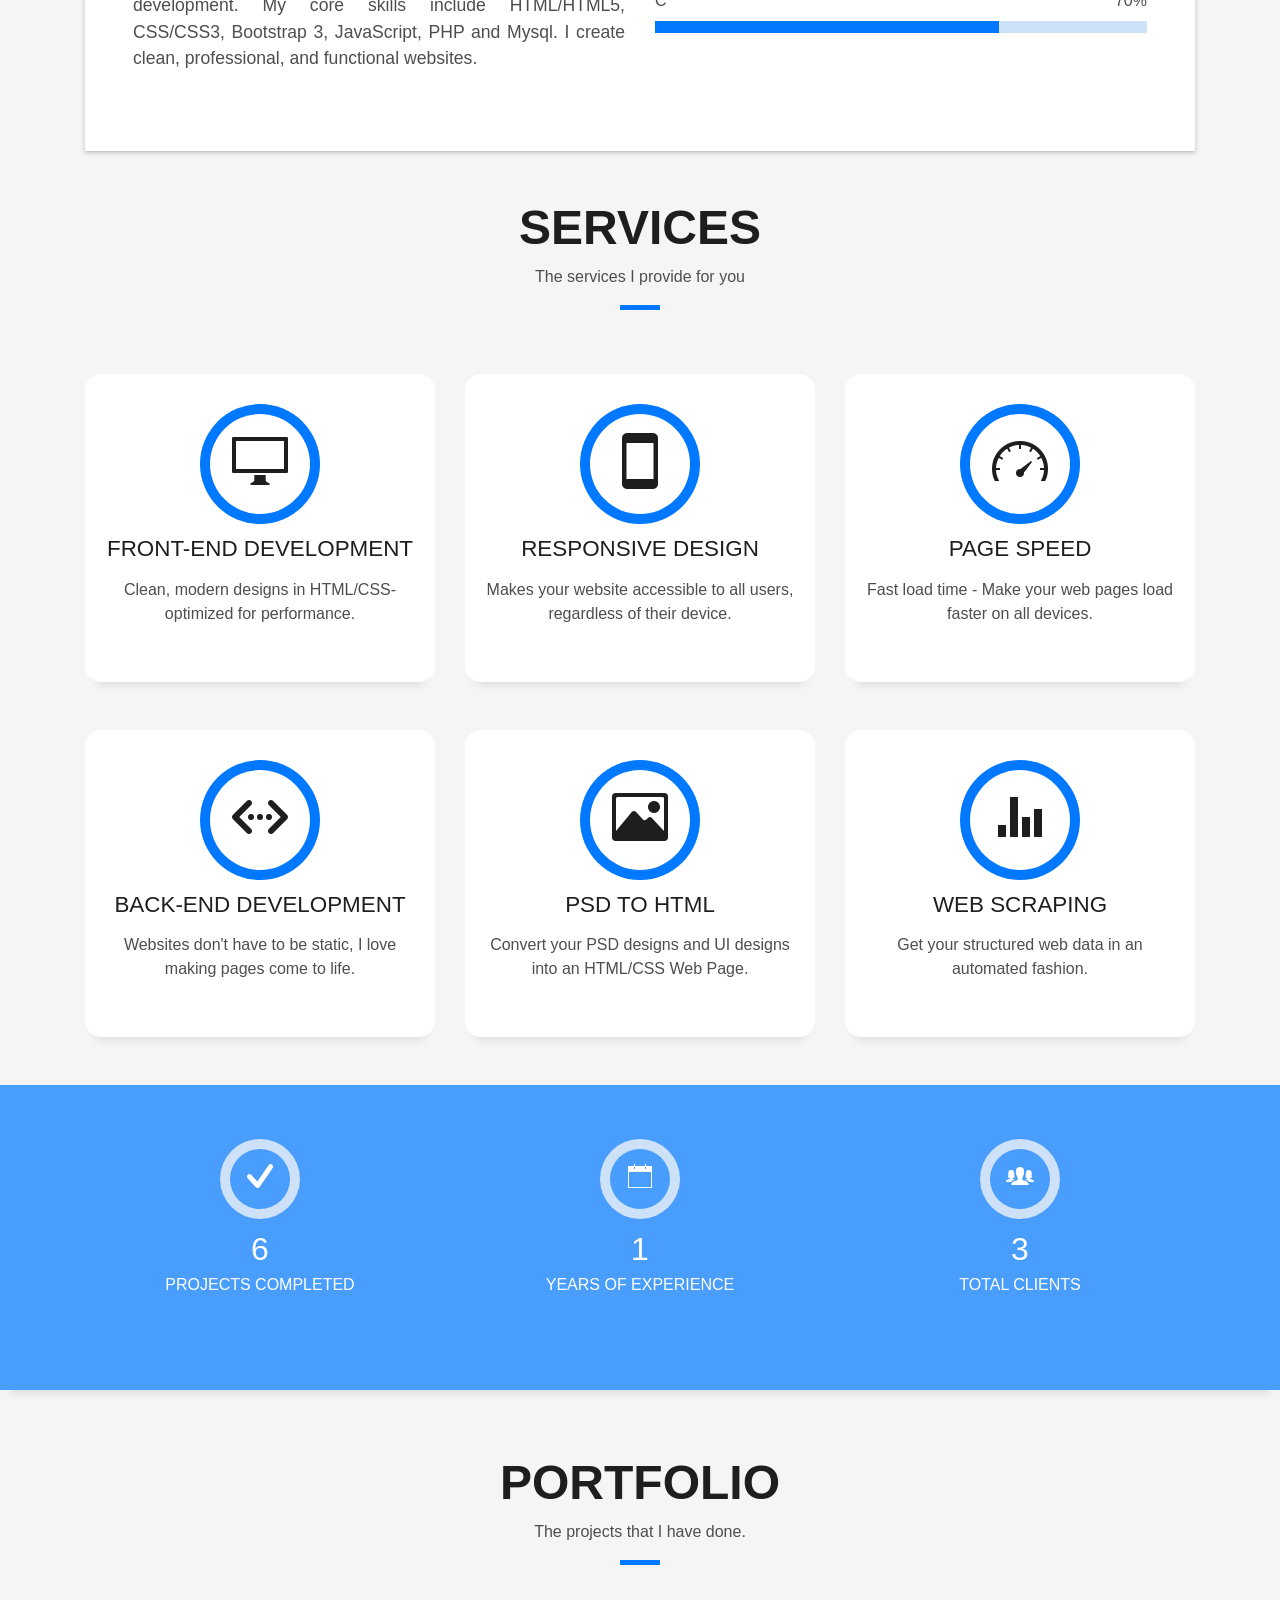
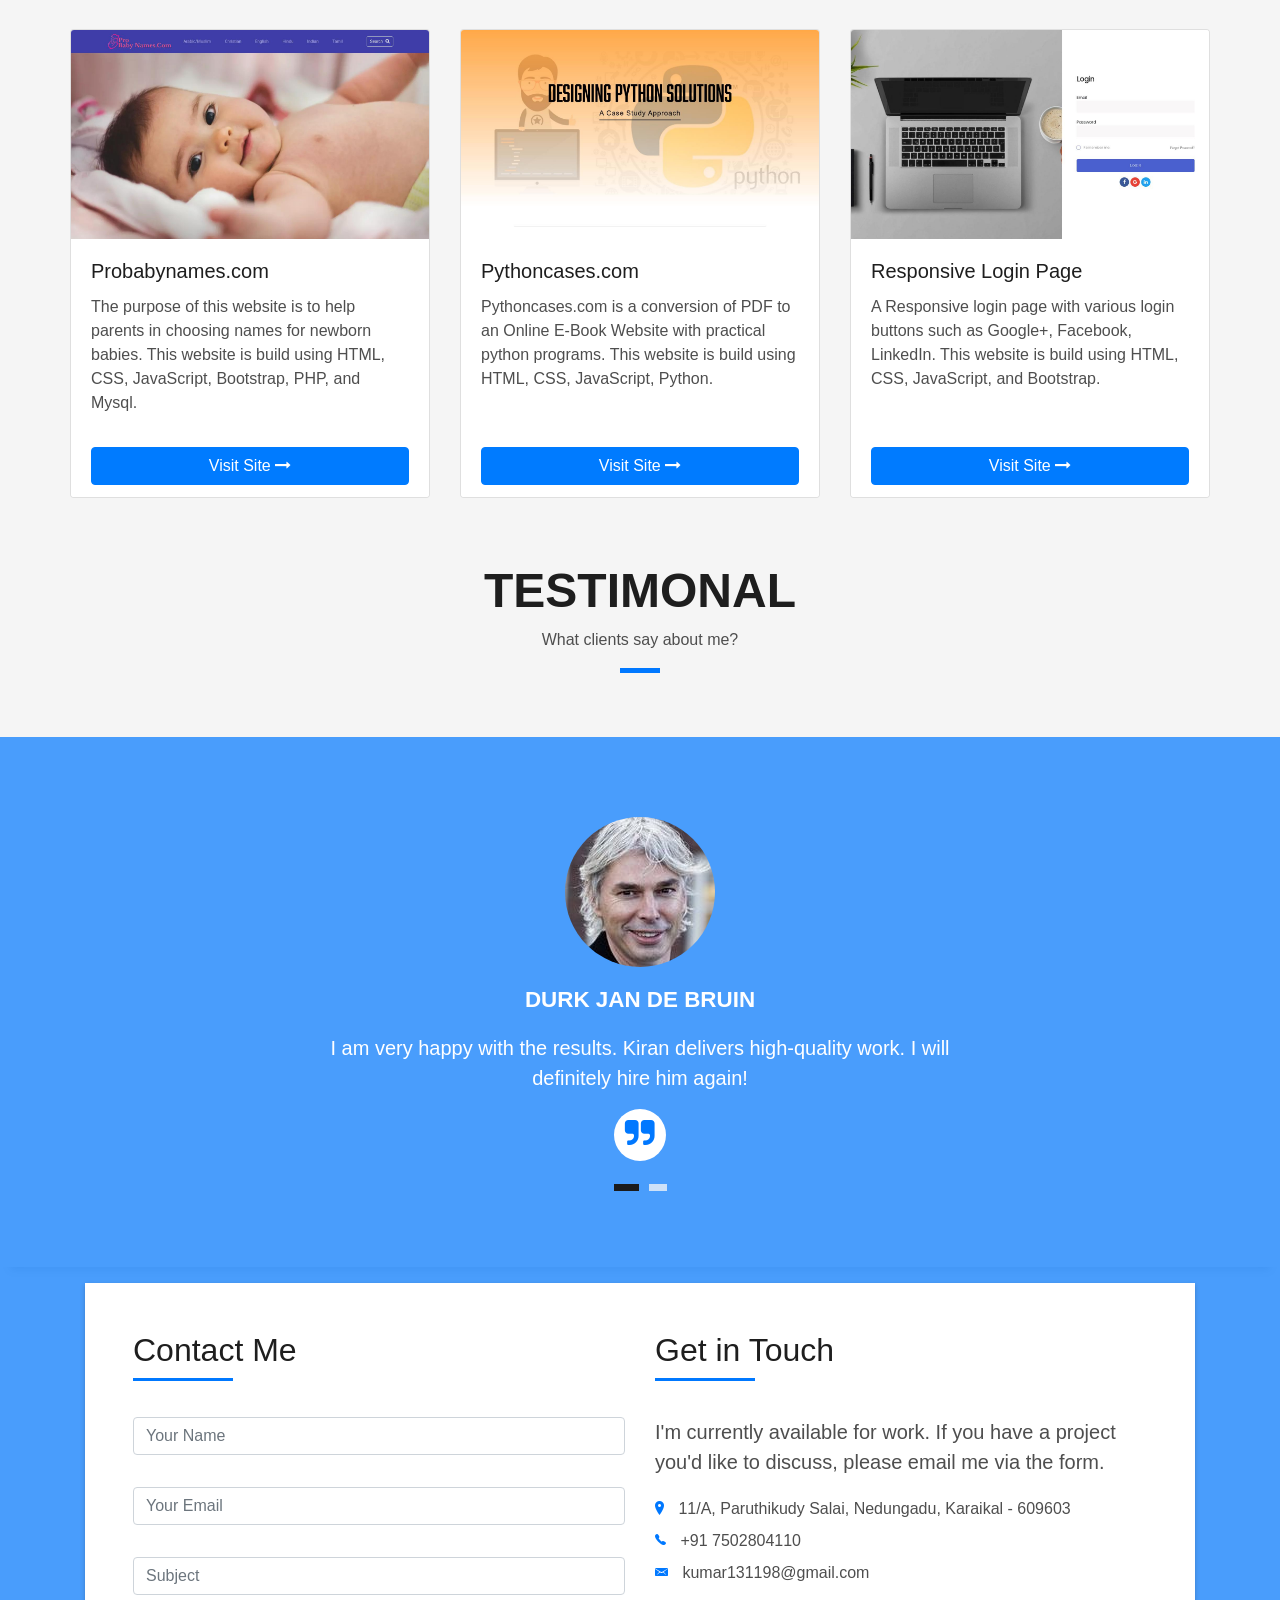
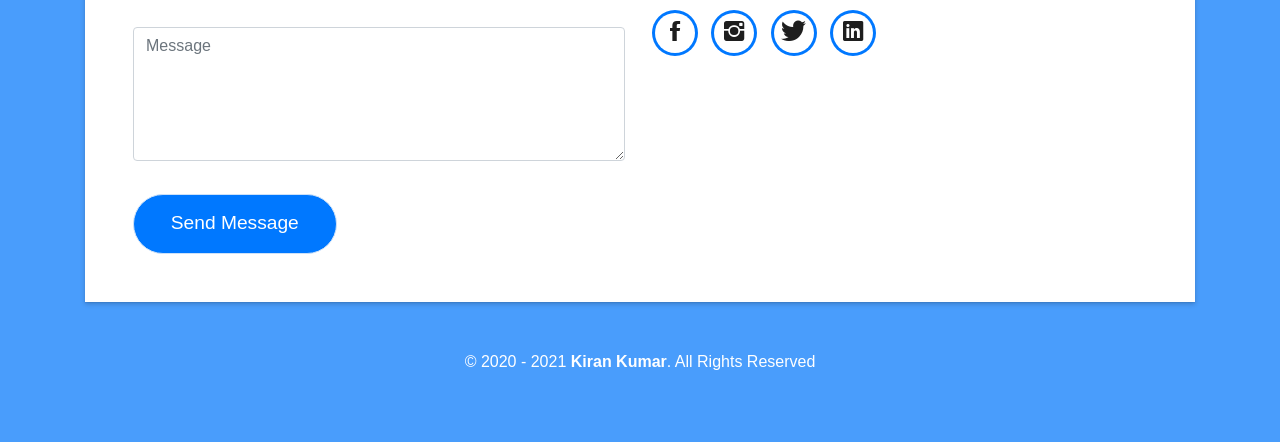
==== commit aead89c2: "Update index.html" ====
--- a/index.html
+++ b/index.html
@@ -752,7 +752,7 @@
                             </div>
                           </div>
                           <div
-                            class="g-recaptcha"
+                            class="g-recaptcha col-md-12"
                             data-sitekey="6Ld0-04aAAAAAFobH83Vz3rHzRj-PSvPXxJE06n4"
                           ></div>
                           <div class="col-md-12">
